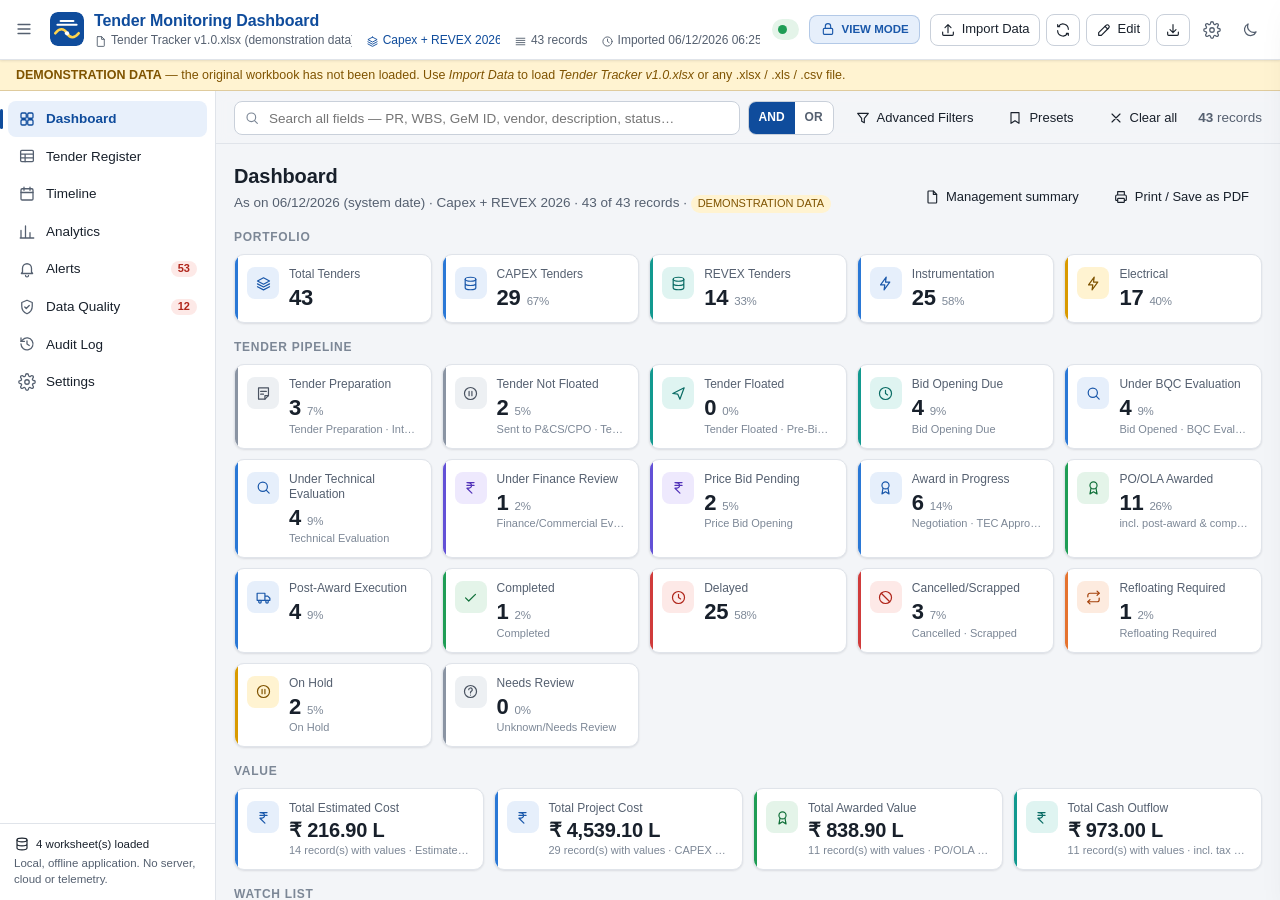
==== index.html @ 37d15feb "Add offline Tender Monitoring Dashboard Client-side dashboard for monitoring CAPEX/REVEX tendering, " ====
<!DOCTYPE html>
<html lang="en-IN" data-theme="light">
<head>
  <meta charset="utf-8">
  <meta name="viewport" content="width=device-width, initial-scale=1">
  <!-- Local-only Content Security Policy: no network connections, no remote scripts, no eval. -->
  <meta http-equiv="Content-Security-Policy"
        content="default-src 'self' file:; script-src 'self' file:; worker-src 'self' file:; style-src 'self' file: 'unsafe-inline'; img-src 'self' file: data: blob:; font-src 'self' file:; connect-src 'none'; object-src 'none'; base-uri 'none'; form-action 'none'; frame-src 'none'">
  <meta name="referrer" content="no-referrer">
  <title>Tender Monitoring Dashboard</title>
  <link rel="icon" href="assets/logo-placeholder.svg" type="image/svg+xml">
  <link rel="stylesheet" href="css/styles.css">
  <link rel="stylesheet" href="css/dashboard.css">
  <link rel="stylesheet" href="css/table.css">
  <link rel="stylesheet" href="css/print.css" media="print">
</head>
<body>
  <a class="skip-link" href="#main">Skip to content</a>

  <!-- ============ APPLICATION HEADER ============ -->
  <header class="app-header" id="appHeader">
    <div class="hdr-left">
      <button class="icon-btn nav-toggle" id="navToggle" aria-label="Toggle navigation" title="Toggle navigation"></button>
      <img class="hdr-logo" id="hdrLogo" src="assets/logo-placeholder.svg" alt="Logo">
      <div class="hdr-titles">
        <h1 class="hdr-title" id="hdrTitle">Tender Monitoring Dashboard</h1>
        <div class="hdr-meta" id="hdrMeta" aria-live="polite"></div>
      </div>
    </div>
    <div class="hdr-right">
      <span class="privacy-pill" title="All processing happens inside this browser. No data is uploaded.">
        <span class="dot"></span>Offline Mode: Data remains on this device.
      </span>
      <span class="mode-badge view" id="modeBadge" role="status"></span>
      <div class="hdr-actions">
        <button class="btn" id="btnImport" data-icon="upload">Import Data</button>
        <button class="btn" id="btnRefresh" data-icon="refresh" title="Recalculate all indicators using today's date">Refresh</button>
        <button class="btn" id="btnEdit" data-icon="edit">Edit</button>
        <button class="btn primary edit-only" id="btnSave" data-icon="save" title="Save (Ctrl+S)">Save</button>
        <button class="btn edit-only" id="btnCancelEdit" data-icon="x" title="Cancel Editing">Cancel Editing</button>
        <div class="menu-wrap">
          <button class="btn" id="btnExport" data-icon="download" aria-haspopup="true" title="Export / print">Export</button>
        </div>
        <button class="icon-btn" id="btnSettings" data-icon="settings" aria-label="Settings" title="Settings"></button>
        <button class="icon-btn" id="btnTheme" data-icon="moon" aria-label="Toggle dark mode" title="Toggle dark mode"></button>
      </div>
    </div>
  </header>

  <div class="demo-banner" id="demoBanner" hidden>
    <strong>DEMONSTRATION DATA</strong> — the original workbook has not been loaded. Use <em>Import Data</em> to load <em>Tender Tracker v1.0.xlsx</em> or any .xlsx / .xls / .csv file.
  </div>

  <div class="app-body">
    <!-- ============ NAVIGATION ============ -->
    <nav class="side-nav" id="sideNav" aria-label="Main navigation">
      <ul>
        <li><a href="#dashboard" data-page="dashboard" data-icon="grid">Dashboard</a></li>
        <li><a href="#register" data-page="register" data-icon="table">Tender Register</a></li>
        <li><a href="#timeline" data-page="timeline" data-icon="calendar">Timeline</a></li>
        <li><a href="#analytics" data-page="analytics" data-icon="chart">Analytics</a></li>
        <li><a href="#alerts" data-page="alerts" data-icon="bell">Alerts <span class="nav-count" id="navAlertCount"></span></a></li>
        <li><a href="#quality" data-page="quality" data-icon="shield">Data Quality <span class="nav-count" id="navDqCount"></span></a></li>
        <li><a href="#audit" data-page="audit" data-icon="history">Audit Log</a></li>
        <li><a href="#settings" data-page="settings" data-icon="settings">Settings</a></li>
      </ul>
      <div class="nav-foot">
        <div class="nav-foot-line" id="navSheets"></div>
        <div class="nav-foot-line muted">Local, offline application. No server, cloud or telemetry.</div>
      </div>
    </nav>

    <main id="main" class="main" tabindex="-1">
      <!-- ============ STICKY FILTER BAR ============ -->
      <section class="filter-bar" id="filterBar" aria-label="Filters">
        <div class="fb-row">
          <div class="search-box">
            <span class="search-ico" data-icon="search"></span>
            <input type="search" id="globalSearch" placeholder="Search all fields — PR, WBS, GeM ID, vendor, description, status…" aria-label="Global search" autocomplete="off">
          </div>
          <div class="seg" role="group" aria-label="Filter logic">
            <button class="seg-btn active" data-logic="AND" title="Records must match every filter">AND</button>
            <button class="seg-btn" data-logic="OR" title="Records may match any filter">OR</button>
          </div>
          <button class="btn subtle" id="btnAdvFilters" data-icon="filter" aria-expanded="false" aria-controls="advFilters">Advanced Filters <span class="pill-count" id="advFilterCount"></span></button>
          <button class="btn subtle" id="btnPresets" data-icon="bookmark">Presets</button>
          <button class="btn subtle" id="btnClearFilters" data-icon="x">Clear all</button>
          <div class="fb-count" id="filterCount" aria-live="polite"></div>
        </div>
        <div class="chips" id="filterChips"></div>
        <div class="adv-filters" id="advFilters" hidden></div>
      </section>

      <!-- ============ PAGES ============ -->
      <section class="page" id="page-dashboard" data-title="Dashboard"></section>
      <section class="page" id="page-register" data-title="Tender Register"></section>
      <section class="page" id="page-timeline" data-title="Timeline"></section>
      <section class="page" id="page-analytics" data-title="Analytics"></section>
      <section class="page" id="page-alerts" data-title="Alerts"></section>
      <section class="page" id="page-quality" data-title="Data Quality"></section>
      <section class="page" id="page-audit" data-title="Audit Log"></section>
      <section class="page" id="page-settings" data-title="Settings"></section>
    </main>
  </div>

  <!-- ============ DRAWERS / OVERLAYS ============ -->
  <aside class="drawer" id="detailsDrawer" aria-label="Tender details" aria-hidden="true"></aside>
  <aside class="drawer narrow" id="textDrawer" aria-label="Full text" aria-hidden="true"></aside>
  <div class="scrim" id="scrim" hidden></div>
  <div class="modal-host" id="modalHost"></div>
  <div class="toast-host" id="toastHost" aria-live="polite"></div>
  <div class="tooltip" id="tooltip" role="tooltip" hidden></div>
  <div class="popover-host" id="popoverHost"></div>
  <div class="drop-overlay" id="dropOverlay" hidden><div>Drop .xlsx, .xls or .csv file to import locally</div></div>
  <div class="progress-overlay" id="progressOverlay" hidden>
    <div class="progress-card"><div class="spinner"></div><div id="progressText">Working…</div></div>
  </div>
  <div class="print-host" id="printHost"></div>
  <input type="file" id="fileInput" accept=".xlsx,.xls,.csv,application/vnd.openxmlformats-officedocument.spreadsheetml.sheet,application/vnd.ms-excel,text/csv" hidden>

  <!-- ============ LOCAL SCRIPTS ONLY ============ -->
  <script src="lib/xlsx.full.min.js"></script>
  <script src="lib/papaparse.min.js"></script>
  <script src="lib/chart.umd.min.js"></script>
  <script src="js/utils.js"></script>
  <script src="js/icons.js"></script>
  <script src="js/storage.js"></script>
  <script src="js/xlsx-reader.js"></script>
  <script src="js/data-normaliser.js"></script>
  <script src="js/calculations.js"></script>
  <script src="js/sample-data.js"></script>
  <script src="js/audit-log.js"></script>
  <script src="js/data-loader.js"></script>
  <script src="js/filters.js"></script>
  <script src="js/tender-table.js"></script>
  <script src="js/details.js"></script>
  <script src="js/edit-mode.js"></script>
  <script src="js/charts.js"></script>
  <script src="js/dashboard.js"></script>
  <script src="js/timeline.js"></script>
  <script src="js/analytics.js"></script>
  <script src="js/alerts.js"></script>
  <script src="js/data-quality.js"></script>
  <script src="js/export.js"></script>
  <script src="js/settings.js"></script>
  <script src="js/app.js"></script>
</body>
</html>
---- css/styles.css ----
/* =====================================================================
 * styles.css — design tokens, layout shell, base components.
 * System font stack only (Segoe UI on Windows, SF Pro on macOS) —
 * no web fonts are downloaded.
 * ===================================================================== */
:root {
  color-scheme: light;
  --font: "Segoe UI Variable Text", "Segoe UI", -apple-system, BlinkMacSystemFont, "SF Pro Text", "Helvetica Neue", Roboto, Arial, sans-serif;
  --mono: ui-monospace, "Cascadia Mono", "SF Mono", Menlo, Consolas, monospace;
  --bg: #f3f5f8;
  --surface: #ffffff;
  --surface-2: #f7f8fa;
  --surface-3: #eef1f5;
  --surface-tip: #ffffff;
  --border: #e0e4ea;
  --border-strong: #c9d0da;
  --text-1: #18202b;
  --text-2: #556070;
  --text-3: #7c8796;
  --primary: #0f4c9c;
  --primary-2: #1660c4;
  --primary-soft: #e8f0fb;
  --primary-ink: #ffffff;
  --focus: #1660c4;
  --grid: #eceff3;
  --axis: #c9d0da;
  --shadow-1: 0 1px 2px rgba(16, 24, 40, .06), 0 1px 3px rgba(16, 24, 40, .05);
  --shadow-2: 0 4px 12px rgba(16, 24, 40, .08), 0 2px 4px rgba(16, 24, 40, .04);
  --shadow-3: 0 16px 40px rgba(16, 24, 40, .18);
  --radius: 10px;
  --radius-sm: 6px;
  --hdr-h: 60px;
  --nav-w: 216px;
  /* chart categorical palette (validated order) */
  --series-1: #2a78d6; --series-2: #eb6834; --series-3: #1baf7a; --series-4: #eda100;
  --series-5: #e87ba4; --series-6: #008300; --series-7: #6250d6; --series-8: #e34948;
  /* status tones: solid (charts / dots) */
  --tone-green: #1f9d55; --tone-blue: #2a78d6; --tone-amber: #d99a00; --tone-red: #d03b3b;
  --tone-purple: #6250d6; --tone-grey: #8a94a3; --tone-teal: #12998f; --tone-orange: #e5732f;
  /* status tones: badge ink / background */
  --g-fg: #11703a; --g-bg: #e4f4e9;
  --b-fg: #1a58aa; --b-bg: #e6effb;
  --a-fg: #7f5300; --a-bg: #fff3d1;
  --r-fg: #b0261b; --r-bg: #fde9e7;
  --p-fg: #5233b8; --p-bg: #eee9fd;
  --n-fg: #4a5361; --n-bg: #edf0f3;
  --t-fg: #0a6c65; --t-bg: #dff4f1;
  --o-fg: #a5420b; --o-bg: #fdebdf;
}
:root[data-theme="dark"] {
  color-scheme: dark;
  --bg: #0f1216;
  --surface: #181c22;
  --surface-2: #1d222a;
  --surface-3: #242a33;
  --surface-tip: #242a33;
  --border: #2b323c;
  --border-strong: #3a434f;
  --text-1: #e7ebf0;
  --text-2: #a9b3c0;
  --text-3: #808b99;
  --primary: #5b9df0;
  --primary-2: #7ab0f3;
  --primary-soft: #1b2b42;
  --primary-ink: #0b1220;
  --focus: #7ab0f3;
  --grid: #262c35;
  --axis: #3a434f;
  --shadow-1: 0 1px 2px rgba(0, 0, 0, .4);
  --shadow-2: 0 4px 14px rgba(0, 0, 0, .45);
  --shadow-3: 0 18px 44px rgba(0, 0, 0, .6);
  --series-1: #3987e5; --series-2: #d95926; --series-3: #199e70; --series-4: #c98500;
  --series-5: #d55181; --series-6: #008300; --series-7: #9085e9; --series-8: #e66767;
  --tone-green: #2fb36a; --tone-blue: #3987e5; --tone-amber: #d6a21e; --tone-red: #e05a5a;
  --tone-purple: #9085e9; --tone-grey: #7d8796; --tone-teal: #22b3a7; --tone-orange: #e8813f;
  --g-fg: #6fd99a; --g-bg: #15301f;
  --b-fg: #8dbdf5; --b-bg: #172a43;
  --a-fg: #f1c35a; --a-bg: #352a10;
  --r-fg: #f19a92; --r-bg: #3a1a18;
  --p-fg: #b9aef7; --p-bg: #261f45;
  --n-fg: #b4bcc8; --n-bg: #252b34;
  --t-fg: #6fd7cc; --t-bg: #12302d;
  --o-fg: #f3a774; --o-bg: #3a2414;
}

* { box-sizing: border-box; }
html, body { height: 100%; }
body {
  margin: 0; font-family: var(--font); font-size: 13.5px; line-height: 1.45; color: var(--text-1); background: var(--bg);
  -webkit-font-smoothing: antialiased; overflow: hidden;
}
button, input, select, textarea { font: inherit; color: inherit; }
a { color: var(--primary); }
h1, h2, h3, h4 { margin: 0; font-weight: 600; letter-spacing: -.005em; }
code { font-family: var(--mono); font-size: .9em; }
mark { background: #ffe58a; color: #1b1b1b; border-radius: 2px; padding: 0 1px; }
:focus-visible { outline: 2px solid var(--focus); outline-offset: 2px; }
.skip-link { position: absolute; left: -9999px; top: 4px; z-index: 1000; background: var(--surface); padding: 6px 10px; border-radius: 6px; }
.skip-link:focus { left: 8px; }
[hidden] { display: none !important; }
.muted { color: var(--text-2); }
.small { font-size: 12px; }
.pad { padding: 10px 14px; }
.nowrap { white-space: nowrap; }
.wrap { white-space: pre-wrap; word-break: break-word; max-width: 360px; }
.txt-red { color: var(--r-fg); font-weight: 600; }
.txt-green { color: var(--g-fg); font-weight: 600; }
.txt-amber { color: var(--a-fg); font-weight: 600; }
.ico { width: 16px; height: 16px; flex: none; vertical-align: -3px; }
.ico-sp { display: inline-block; width: 16px; }

/* ---------------- Header ---------------- */
.app-header {
  position: sticky; top: 0; z-index: 50; height: var(--hdr-h); display: flex; align-items: center; justify-content: space-between; gap: 12px;
  padding: 0 14px 0 8px; background: var(--surface); border-bottom: 1px solid var(--border); box-shadow: var(--shadow-1);
}
.hdr-left { display: flex; align-items: center; gap: 10px; min-width: 0; flex: 1 1 auto; }
.hdr-logo { width: 34px; height: 34px; object-fit: contain; border-radius: 8px; }
.hdr-titles { min-width: 0; }
.hdr-title { font-size: 16px; font-weight: 650; color: var(--primary); white-space: nowrap; }
:root[data-theme="dark"] .hdr-title { color: var(--text-1); }
.hdr-meta { display: flex; gap: 14px; font-size: 12px; color: var(--text-2); white-space: nowrap; overflow: hidden; }
.meta-item { display: inline-flex; align-items: center; gap: 4px; max-width: 320px; overflow: hidden; text-overflow: ellipsis; }
.meta-item .ico { width: 13px; height: 13px; }
.meta-item.linklike { color: var(--primary); }
.hdr-right { display: flex; align-items: center; gap: 10px; flex: none; }
.hdr-actions { display: flex; align-items: center; gap: 6px; }
.privacy-pill { display: inline-flex; align-items: center; gap: 6px; font-size: 11.5px; color: var(--g-fg); background: var(--g-bg); padding: 4px 10px; border-radius: 999px; white-space: nowrap; }
.privacy-pill .dot { width: 7px; height: 7px; border-radius: 50%; background: var(--tone-green); }
.mode-badge { display: inline-flex; align-items: center; gap: 6px; font-size: 11.5px; padding: 5px 10px; border-radius: 8px; white-space: nowrap; border: 1px solid transparent; }
.mode-badge.view { background: var(--b-bg); color: var(--b-fg); border-color: color-mix(in srgb, var(--b-fg) 25%, transparent); }
.mode-badge.edit { background: var(--a-bg); color: var(--a-fg); border-color: color-mix(in srgb, var(--a-fg) 40%, transparent); animation: none; }
body:not(.mode-edit) .edit-only { display: none !important; }
.demo-banner { background: var(--a-bg); color: var(--a-fg); padding: 6px 16px; font-size: 12.5px; border-bottom: 1px solid color-mix(in srgb, var(--a-fg) 25%, transparent); }

/* ---------------- Layout ---------------- */
.app-body { display: flex; height: calc(100vh - var(--hdr-h)); }
body:has(.demo-banner:not([hidden])) .app-body { height: calc(100vh - var(--hdr-h) - 31px); }
.side-nav { width: var(--nav-w); flex: none; background: var(--surface); border-right: 1px solid var(--border); display: flex; flex-direction: column; justify-content: space-between; transition: width .18s ease; overflow: hidden; }
.side-nav ul { list-style: none; margin: 0; padding: 10px 8px; }
.side-nav a { display: flex; align-items: center; gap: 10px; padding: 8px 10px; margin-bottom: 2px; border-radius: 8px; color: var(--text-1); text-decoration: none; white-space: nowrap; position: relative; }
.side-nav a .ico { width: 18px; height: 18px; color: var(--text-2); }
.side-nav a:hover { background: var(--surface-3); }
.side-nav a.active { background: var(--primary-soft); color: var(--primary); font-weight: 600; }
.side-nav a.active .ico { color: var(--primary); }
.side-nav a.active::before { content: ""; position: absolute; left: -8px; top: 8px; bottom: 8px; width: 3px; border-radius: 3px; background: var(--primary); }
.nav-count { margin-left: auto; font-size: 11px; background: var(--r-bg); color: var(--r-fg); border-radius: 999px; padding: 0 7px; font-weight: 600; }
.nav-count:empty { display: none; }
.nav-foot { padding: 10px 14px; font-size: 11.5px; border-top: 1px solid var(--border); }
.nav-foot-line { margin: 2px 0; display: flex; gap: 6px; align-items: center; }
body.nav-collapsed .side-nav { width: 56px; }
body.nav-collapsed .side-nav a { font-size: 0; justify-content: center; gap: 0; }
body.nav-collapsed .side-nav a .nav-count { position: absolute; right: 2px; top: 2px; font-size: 9px; padding: 0 4px; }
body.nav-collapsed .nav-foot { display: none; }
.main { flex: 1; min-width: 0; overflow: auto; scroll-behavior: auto; position: relative; }
.page { padding: 14px 18px 30px; }
.page-head { display: flex; justify-content: space-between; align-items: flex-end; gap: 12px; margin: 4px 0 12px; flex-wrap: wrap; }
.page-head h2 { font-size: 20px; }
.page-head p { margin: 2px 0 0; }
.page-actions { display: flex; gap: 8px; align-items: center; flex-wrap: wrap; }

/* ---------------- Filter bar (sticky) ---------------- */
.filter-bar { position: sticky; top: 0; z-index: 30; background: color-mix(in srgb, var(--bg) 92%, transparent); backdrop-filter: blur(6px); border-bottom: 1px solid var(--border); padding: 10px 18px 8px; }
.fb-row { display: flex; align-items: center; gap: 8px; flex-wrap: wrap; }
.search-box { position: relative; flex: 1 1 340px; max-width: 560px; }
.search-box .search-ico { position: absolute; left: 10px; top: 50%; transform: translateY(-50%); color: var(--text-3); display: flex; }
.search-box input { width: 100%; height: 34px; padding: 0 12px 0 34px; border: 1px solid var(--border-strong); border-radius: 8px; background: var(--surface); }
.search-box input:focus { border-color: var(--primary-2); outline: none; box-shadow: 0 0 0 3px color-mix(in srgb, var(--primary-2) 20%, transparent); }
.fb-count { margin-left: auto; color: var(--text-2); white-space: nowrap; }
.seg { display: inline-flex; border: 1px solid var(--border-strong); border-radius: 8px; overflow: hidden; background: var(--surface); }
.seg-btn { border: 0; background: transparent; padding: 0 10px; height: 32px; cursor: pointer; font-size: 12px; font-weight: 600; color: var(--text-2); }
.seg-btn.active { background: var(--primary); color: var(--primary-ink); }
.pill-count { background: var(--primary); color: var(--primary-ink); border-radius: 999px; padding: 0 6px; font-size: 11px; margin-left: 2px; }
.pill-count:empty { display: none; }
.chips { display: flex; flex-wrap: wrap; gap: 6px; margin-top: 8px; }
.chip { display: inline-flex; align-items: center; gap: 4px; font-size: 12px; background: var(--primary-soft); color: var(--text-1); border: 1px solid color-mix(in srgb, var(--primary) 25%, transparent); border-radius: 999px; padding: 2px 4px 2px 10px; max-width: 520px; }
.chip-k { color: var(--primary); font-weight: 600; }
.chip-x { border: 0; background: transparent; cursor: pointer; display: inline-flex; padding: 2px; border-radius: 50%; color: var(--text-2); }
.chip-x:hover { background: color-mix(in srgb, var(--primary) 18%, transparent); }
.chip-x .ico { width: 13px; height: 13px; }
.chip-logic { font-size: 12px; color: var(--text-2); align-self: center; }
.adv-filters { margin-top: 10px; max-height: 46vh; overflow: auto; padding: 4px 2px 6px; border-top: 1px dashed var(--border); }
.fgroup { border: 0; padding: 0; margin: 8px 0 4px; }
.fgroup legend { font-size: 11px; text-transform: uppercase; letter-spacing: .06em; color: var(--text-3); font-weight: 700; margin-bottom: 6px; padding: 0; }
.fgrid { display: grid; grid-template-columns: repeat(auto-fill, minmax(210px, 1fr)); gap: 8px 12px; }
.field { display: flex; flex-direction: column; gap: 4px; font-size: 12px; color: var(--text-2); min-width: 0; }
.field > span:first-child { font-weight: 500; }
.field.active > span:first-child { color: var(--primary); font-weight: 650; }
.range2 { display: flex; align-items: center; gap: 4px; }
.range2 .inp { min-width: 0; flex: 1; }
.ms-btn { display: flex; align-items: center; justify-content: space-between; gap: 6px; text-align: left; cursor: pointer; }
.ms-btn span { overflow: hidden; text-overflow: ellipsis; white-space: nowrap; }

/* ---------------- Controls ---------------- */
.btn { display: inline-flex; align-items: center; gap: 6px; height: 32px; padding: 0 12px; border-radius: 8px; border: 1px solid var(--border-strong); background: var(--surface); color: var(--text-1); cursor: pointer; white-space: nowrap; font-size: 13px; font-weight: 500; text-decoration: none; transition: background .12s, border-color .12s; }
.btn:hover:not(:disabled) { background: var(--surface-3); }
.btn:disabled { opacity: .5; cursor: not-allowed; }
.btn.primary { background: var(--primary); border-color: var(--primary); color: var(--primary-ink); }
.btn.primary:hover:not(:disabled) { background: var(--primary-2); }
.btn.danger { color: var(--r-fg); border-color: color-mix(in srgb, var(--r-fg) 40%, transparent); }
.btn.danger:hover:not(:disabled) { background: var(--r-bg); }
.btn.subtle { border-color: transparent; background: transparent; }
.btn.subtle:hover:not(:disabled) { background: var(--surface-3); }
.btn.subtle.on { background: var(--primary-soft); color: var(--primary); }
.btn.sm { height: 26px; padding: 0 8px; font-size: 12px; }
.icon-btn { display: inline-flex; align-items: center; justify-content: center; width: 32px; height: 32px; border-radius: 8px; border: 1px solid transparent; background: transparent; cursor: pointer; color: var(--text-2); }
.icon-btn:hover:not(:disabled) { background: var(--surface-3); color: var(--text-1); }
.icon-btn:disabled { opacity: .4; cursor: not-allowed; }
.icon-btn .ico { width: 18px; height: 18px; }
.icon-btn.sm { width: 26px; height: 26px; }
.icon-btn.sm .ico { width: 15px; height: 15px; }
.icon-btn.xs { width: 20px; height: 20px; border-radius: 5px; }
.icon-btn.xs .ico { width: 14px; height: 14px; }
.linklike { border: 0; background: none; color: var(--primary); cursor: pointer; padding: 0; text-decoration: none; font-size: inherit; }
.linklike:hover { text-decoration: underline; }
.inp { height: 32px; padding: 0 10px; border: 1px solid var(--border-strong); border-radius: 7px; background: var(--surface); min-width: 0; width: 100%; }
textarea.inp { height: auto; padding: 8px 10px; resize: vertical; line-height: 1.45; }
.inp:focus { border-color: var(--primary-2); outline: none; box-shadow: 0 0 0 3px color-mix(in srgb, var(--primary-2) 18%, transparent); }
.inp-sm { height: 28px; font-size: 12.5px; width: auto; }
.inp-xs { height: 24px; font-size: 12px; padding: 0 6px; width: 76px; }
select.inp { padding-right: 24px; }
.chk { display: flex; align-items: center; gap: 8px; cursor: pointer; margin: 4px 0; color: var(--text-1); }
.tag { display: inline-block; font-size: 11px; padding: 1px 7px; border-radius: 999px; background: var(--n-bg); color: var(--n-fg); font-weight: 500; white-space: nowrap; }
.tag-blue { background: var(--b-bg); color: var(--b-fg); }
.tag-amber { background: var(--a-bg); color: var(--a-fg); }

/* Status tones — always paired with icon + text */
.badge, .pill { display: inline-flex; align-items: center; gap: 5px; font-size: 12px; font-weight: 600; padding: 2px 8px 2px 6px; border-radius: 999px; white-space: nowrap; max-width: 100%; overflow: hidden; }
.badge > span { overflow: hidden; text-overflow: ellipsis; }
.badge .ico, .pill .ico { width: 13px; height: 13px; }
.tone-green { --fg: var(--g-fg); --bgc: var(--g-bg); --solid: var(--tone-green); }
.tone-blue { --fg: var(--b-fg); --bgc: var(--b-bg); --solid: var(--tone-blue); }
.tone-amber { --fg: var(--a-fg); --bgc: var(--a-bg); --solid: var(--tone-amber); }
.tone-red { --fg: var(--r-fg); --bgc: var(--r-bg); --solid: var(--tone-red); }
.tone-purple { --fg: var(--p-fg); --bgc: var(--p-bg); --solid: var(--tone-purple); }
.tone-grey { --fg: var(--n-fg); --bgc: var(--n-bg); --solid: var(--tone-grey); }
.tone-teal { --fg: var(--t-fg); --bgc: var(--t-bg); --solid: var(--tone-teal); }
.tone-orange { --fg: var(--o-fg); --bgc: var(--o-bg); --solid: var(--tone-orange); }
.badge[class*="tone-"], .pill[class*="tone-"] { color: var(--fg); background: var(--bgc); }
.mini-flag { display: inline-flex; margin-left: 4px; color: var(--text-2); }
.mini-flag.warn { color: var(--o-fg); }
.mini-flag .ico { width: 14px; height: 14px; }
.edited-dot { display: inline-block; font-size: 10px; font-weight: 700; color: var(--a-fg); background: var(--a-bg); border-radius: 4px; padding: 0 4px; margin-left: 4px; letter-spacing: .02em; }

/* ---------------- Cards ---------------- */
.card { background: var(--surface); border: 1px solid var(--border); border-radius: var(--radius); box-shadow: var(--shadow-1); margin-bottom: 14px; min-width: 0; }
.card-h { display: flex; justify-content: space-between; align-items: center; gap: 10px; padding: 12px 14px 8px; }
.card-h h3 { font-size: 14px; display: flex; align-items: center; gap: 6px; }
.card-sub { margin: 2px 0 0; font-size: 12px; color: var(--text-2); }
.sec-h { font-size: 12px; text-transform: uppercase; letter-spacing: .06em; color: var(--text-3); font-weight: 700; margin: 16px 0 8px; }
.notice { display: flex; gap: 8px; align-items: flex-start; padding: 8px 12px; border-radius: 8px; margin: 8px 0; font-size: 12.5px; }
.notice.ok { background: var(--g-bg); color: var(--g-fg); }
.notice.warn { background: var(--a-bg); color: var(--a-fg); }
.empty-state { text-align: center; padding: 40px 20px; color: var(--text-2); }
.empty-state .ico { width: 36px; height: 36px; color: var(--text-3); }
.empty-state h3 { margin: 8px 0 4px; color: var(--text-1); }

/* ---------------- Simple tables ---------------- */
.table-wrap { overflow: auto; max-width: 100%; }
.data-table { width: 100%; border-collapse: separate; border-spacing: 0; font-size: 12.5px; }
.data-table th { position: sticky; top: 0; background: var(--surface-2); text-align: left; font-weight: 600; color: var(--text-2); padding: 7px 10px; border-bottom: 1px solid var(--border); white-space: nowrap; z-index: 1; }
.data-table td { padding: 7px 10px; border-bottom: 1px solid var(--grid); vertical-align: top; }
.data-table.compact td, .data-table.compact th { padding: 4px 8px; }
.data-table .num { text-align: right; font-variant-numeric: tabular-nums; }
.data-table tfoot th { position: static; border-top: 1px solid var(--border); }
.data-table.hover tbody tr { cursor: pointer; }
.data-table.hover tbody tr:hover td { background: var(--surface-2); }
.data-table tr.focus td { background: var(--primary-soft); }
.cell-title { font-weight: 550; max-width: 420px; }
.mini-table { border-collapse: collapse; font-size: 12px; }
.mini-table th, .mini-table td { border: 1px solid var(--border); padding: 3px 6px; white-space: nowrap; max-width: 220px; overflow: hidden; text-overflow: ellipsis; text-align: left; }
.mini-table th { background: var(--surface-2); }
.mini-table tr.hdr-row td { background: var(--primary-soft); font-weight: 600; }
.mini-table th.rn { color: var(--text-3); font-weight: 400; }
.preview-scroll { overflow: auto; max-height: 260px; border: 1px solid var(--border); border-radius: 8px; margin-top: 6px; }
.preview-title { margin-top: 12px; font-size: 12.5px; }
.compact-list { margin: 4px 0; padding-left: 18px; }
.compact-list li { margin: 2px 0; }
.pager { display: flex; align-items: center; justify-content: center; gap: 12px; padding: 10px; }

/* ---------------- Modal ---------------- */
.modal-back { position: fixed; inset: 0; z-index: 200; background: rgba(15, 20, 30, .42); display: flex; align-items: center; justify-content: center; padding: 20px; animation: fadeIn .12s ease; }
.modal { background: var(--surface); border-radius: 14px; box-shadow: var(--shadow-3); width: min(520px, 100%); max-height: calc(100vh - 40px); display: flex; flex-direction: column; border: 1px solid var(--border); }
.modal.wide { width: min(760px, 100%); }
.modal.xwide { width: min(1100px, 100%); }
.modal-head { display: flex; justify-content: space-between; align-items: center; padding: 14px 18px 6px; }
.modal-head h2 { font-size: 17px; }
.modal-body { padding: 8px 18px 14px; overflow: auto; }
.modal-body p { margin: 6px 0; }
.modal-foot { display: flex; justify-content: flex-end; gap: 8px; padding: 12px 18px; border-top: 1px solid var(--border); flex-wrap: wrap; }
@keyframes fadeIn { from { opacity: 0; } to { opacity: 1; } }
.kv-grid { display: grid; grid-template-columns: repeat(auto-fill, minmax(170px, 1fr)); gap: 8px; margin: 8px 0; }
.kv { display: flex; flex-direction: column; background: var(--surface-2); border-radius: 8px; padding: 6px 10px; min-width: 0; }
.kv span { font-size: 11.5px; color: var(--text-2); }
.kv strong { font-weight: 600; overflow-wrap: anywhere; }
.form-row { display: flex; gap: 10px; flex-wrap: wrap; margin-bottom: 8px; }
.form-row .kv { flex: 1 1 140px; }
.report-sheet { border-top: 1px solid var(--border); margin-top: 12px; padding-top: 10px; }
.report-sheet h3 { font-size: 15px; display: flex; gap: 8px; align-items: center; }
.report-grid { display: grid; grid-template-columns: repeat(auto-fill, minmax(300px, 1fr)); gap: 4px 18px; }
.report-grid h4 { font-size: 12.5px; margin: 8px 0 2px; }
.sheet-table td, .sheet-table th { vertical-align: middle; }
.sheet-table tr.focus td { background: var(--primary-soft); }
.sheet-opts { display: flex; align-items: center; gap: 6px; margin: 10px 0 4px; flex-wrap: wrap; font-size: 12.5px; }
.choice-list { display: grid; gap: 8px; }
.choice { border: 1px solid var(--border); border-radius: 10px; padding: 10px 12px; }
.choice strong { display: flex; gap: 6px; align-items: center; }
.choice p { margin: 4px 0 0; color: var(--text-2); font-size: 12.5px; }
.dropzone { border: 2px dashed var(--border-strong); border-radius: 14px; padding: 30px 20px; text-align: center; display: flex; flex-direction: column; align-items: center; gap: 8px; cursor: pointer; background: var(--surface-2); transition: border-color .12s, background .12s; }
.dropzone.over, .dropzone:hover { border-color: var(--primary-2); background: var(--primary-soft); }
.dz-ico { width: 38px; height: 38px; color: var(--primary); }
.dz-title { font-size: 15px; font-weight: 600; }
.import-notes { margin: 12px 0; display: grid; gap: 6px; font-size: 12.5px; color: var(--text-2); }
.import-notes div { display: flex; gap: 8px; align-items: flex-start; }
.import-alt { display: flex; gap: 8px; flex-wrap: wrap; }

/* ---------------- Toasts / progress / tooltip / popover ---------------- */
.toast-host { position: fixed; right: 16px; bottom: 16px; z-index: 400; display: flex; flex-direction: column; gap: 8px; align-items: flex-end; pointer-events: none; }
.toast { pointer-events: auto; display: flex; gap: 8px; align-items: flex-start; max-width: 440px; padding: 10px 14px; background: var(--surface); border: 1px solid var(--border); border-left: 4px solid var(--tone-blue); border-radius: 10px; box-shadow: var(--shadow-2); font-size: 13px; animation: slideIn .18s ease; }
.toast.success { border-left-color: var(--tone-green); }
.toast.warn { border-left-color: var(--tone-amber); }
.toast.error { border-left-color: var(--tone-red); }
.toast.out { opacity: 0; transform: translateY(6px); transition: all .25s; }
.toast .ti { display: flex; padding-top: 1px; }
@keyframes slideIn { from { opacity: 0; transform: translateY(8px); } to { opacity: 1; transform: none; } }
.progress-overlay { position: fixed; inset: 0; z-index: 500; background: rgba(15, 20, 30, .3); display: flex; align-items: center; justify-content: center; }
.progress-card { background: var(--surface); padding: 20px 26px; border-radius: 14px; box-shadow: var(--shadow-3); display: flex; gap: 14px; align-items: center; max-width: 420px; }
.spinner { width: 26px; height: 26px; border-radius: 50%; border: 3px solid var(--primary-soft); border-top-color: var(--primary); animation: spin .8s linear infinite; flex: none; }
@keyframes spin { to { transform: rotate(360deg); } }
.drop-overlay { position: fixed; inset: 0; z-index: 450; background: color-mix(in srgb, var(--primary) 18%, transparent); display: flex; align-items: center; justify-content: center; pointer-events: none; }
.drop-overlay div { background: var(--surface); padding: 22px 30px; border-radius: 14px; border: 2px dashed var(--primary); font-size: 16px; font-weight: 600; box-shadow: var(--shadow-3); }
.tooltip { position: fixed; z-index: 600; max-width: 460px; max-height: 60vh; overflow: hidden; background: var(--surface-tip); color: var(--text-1); border: 1px solid var(--border); border-radius: 8px; padding: 8px 10px; font-size: 12.5px; box-shadow: var(--shadow-2); pointer-events: none; white-space: normal; overflow-wrap: anywhere; }
.popover { position: fixed; z-index: 300; background: var(--surface); border: 1px solid var(--border); border-radius: 10px; box-shadow: var(--shadow-3); min-width: 200px; max-width: 420px; padding: 6px; }
.menu { display: flex; flex-direction: column; }
.menu-item { display: flex; align-items: center; gap: 8px; border: 0; background: none; text-align: left; padding: 7px 10px; border-radius: 6px; cursor: pointer; white-space: nowrap; width: 100%; }
.menu-item:hover:not(:disabled) { background: var(--surface-3); }
.menu-item:disabled { opacity: .45; cursor: not-allowed; }
.menu-item.danger { color: var(--r-fg); }
.menu-sep { height: 1px; background: var(--border); margin: 4px 0; }
.menu-h { font-size: 11px; text-transform: uppercase; letter-spacing: .05em; color: var(--text-3); padding: 6px 10px 2px; font-weight: 700; }
.preset-row { display: flex; align-items: center; }
.ms-pop { display: flex; flex-direction: column; gap: 6px; width: 300px; }
.ms-popover.wide .ms-pop, .col-pop { width: 340px; display: flex; flex-direction: column; gap: 6px; }
.ms-actions { display: flex; gap: 12px; font-size: 12px; padding: 0 4px; }
.ms-list { max-height: 320px; overflow: auto; display: flex; flex-direction: column; }
.ms-opt { display: flex; align-items: center; gap: 8px; padding: 4px 6px; border-radius: 6px; cursor: pointer; }
.ms-opt:hover { background: var(--surface-3); }
.ms-l { flex: 1; overflow: hidden; text-overflow: ellipsis; white-space: nowrap; }
.ms-n { font-size: 11px; color: var(--text-3); font-variant-numeric: tabular-nums; }
.calc-ico { font-style: italic; font-weight: 700; color: var(--p-fg); margin-right: 4px; font-family: Georgia, serif; }

/* ---------------- Drawers ---------------- */
.scrim { position: fixed; inset: 0; z-index: 90; background: rgba(15, 20, 30, .22); }
.drawer { position: fixed; top: 0; right: 0; bottom: 0; z-index: 100; width: min(680px, 96vw); background: var(--surface); border-left: 1px solid var(--border); box-shadow: var(--shadow-3); transform: translateX(105%); transition: transform .2s ease; display: flex; flex-direction: column; }
.drawer.narrow { width: min(520px, 96vw); }
.drawer.open { transform: none; }
.dr-head { display: flex; justify-content: space-between; gap: 10px; padding: 14px 16px 10px; border-bottom: 1px solid var(--border); }
.dr-titles { min-width: 0; }
.dr-kicker { font-size: 11.5px; color: var(--text-2); }
.dr-head h2 { font-size: 16px; margin: 2px 0 6px; line-height: 1.3; }
.dr-badges { display: flex; gap: 6px; flex-wrap: wrap; align-items: center; }
.mode-mini { font-size: 10.5px; font-weight: 700; letter-spacing: .05em; padding: 2px 6px; border-radius: 4px; }
.mode-mini.view { background: var(--b-bg); color: var(--b-fg); }
.mode-mini.edit { background: var(--a-bg); color: var(--a-fg); }
.dr-actions { display: flex; gap: 4px; align-items: flex-start; flex-wrap: wrap; justify-content: flex-end; }
.dr-body { flex: 1; overflow: auto; padding: 12px 16px 30px; }
.dr-sec { margin: 6px 0 16px; }
.dr-sec h3 { font-size: 13px; color: var(--primary); margin-bottom: 6px; padding-bottom: 4px; border-bottom: 1px solid var(--border); }
.f-row { display: grid; grid-template-columns: 200px 1fr; gap: 10px; padding: 5px 0; border-bottom: 1px dashed var(--grid); align-items: start; }
.f-row.modified { background: color-mix(in srgb, var(--a-bg) 70%, transparent); }
.f-label { color: var(--text-2); font-size: 12.5px; overflow-wrap: anywhere; }
.f-val { overflow-wrap: anywhere; white-space: normal; }
.f-val .hint { display: block; font-size: 11.5px; color: var(--text-3); }
.f-val .hint.bad { color: var(--r-fg); }
.f-val.reason { font-size: 12.5px; color: var(--text-2); }
.date-combo { display: flex; gap: 6px; }
.date-combo .inp[type=date] { width: 150px; flex: none; }
.nil { color: var(--text-3); }
.calc-box { margin-top: 8px; background: var(--surface-2); border-radius: 8px; padding: 6px 8px; }
.calc-h { font-size: 11px; color: var(--p-fg); font-weight: 600; }
.dr-alerts { display: grid; gap: 6px; margin-top: 8px; }
.alert-line { display: flex; gap: 8px; padding: 6px 10px; border-radius: 8px; font-size: 12.5px; }
.alert-line.sev-high { background: var(--r-bg); color: var(--r-fg); }
.alert-line.sev-medium { background: var(--a-bg); color: var(--a-fg); }
.alert-line.sev-low { background: var(--n-bg); color: var(--n-fg); }
.dr-dq { margin-top: 8px; font-size: 12.5px; }
.dr-dq summary { cursor: pointer; color: var(--o-fg); font-weight: 600; }
.dr-dq li.sev-high strong { color: var(--r-fg); }
.override-box { display: grid; grid-template-columns: 1fr 1fr auto; gap: 8px; align-items: end; margin-top: 10px; padding: 10px; background: var(--a-bg); border-radius: 8px; }
.follow-list { list-style: none; padding: 0; margin: 0 0 8px; }
.follow-list li { border-left: 3px solid var(--primary); padding: 4px 10px; margin-bottom: 6px; background: var(--surface-2); border-radius: 0 6px 6px 0; }
.full-text { white-space: pre-wrap; overflow-wrap: anywhere; font-size: 14px; line-height: 1.6; }

/* Lifecycle stepper */
.stepper { list-style: none; display: flex; padding: 6px 0 12px; margin: 0 0 6px; overflow-x: auto; }
.stepper li { flex: 1 1 0; min-width: 58px; display: flex; flex-direction: column; align-items: center; text-align: center; position: relative; font-size: 10.5px; color: var(--text-3); }
.stepper li::before { content: ""; position: absolute; top: 11px; left: -50%; width: 100%; height: 2px; background: var(--border); z-index: 0; }
.stepper li:first-child::before { display: none; }
.stepper li.done::before, .stepper li.current::before { background: var(--tone-green); }
.stepper .dot { width: 22px; height: 22px; border-radius: 50%; background: var(--surface-3); border: 2px solid var(--border-strong); display: flex; align-items: center; justify-content: center; font-weight: 700; font-size: 10px; z-index: 1; color: var(--text-2); }
.stepper li.done .dot { background: var(--tone-green); border-color: var(--tone-green); color: #fff; }
.stepper li.done .dot .ico { width: 12px; height: 12px; }
.stepper li.current .dot { background: var(--surface); border-color: var(--primary-2); color: var(--primary-2); box-shadow: 0 0 0 4px var(--primary-soft); }
.stepper li.current { color: var(--primary); font-weight: 700; }
.stepper .lbl { margin-top: 4px; line-height: 1.2; }
.stepper-exc { margin: -4px 0 10px; }

/* Cell editor */
.cell-editor { position: fixed; z-index: 120; background: var(--surface); border: 2px solid var(--primary-2); border-radius: 8px; box-shadow: var(--shadow-3); padding: 4px; display: flex; gap: 4px; flex-wrap: wrap; }
.cell-editor .inp { height: 30px; min-width: 140px; flex: 1; }
.cell-editor.long { width: 420px; }
.cell-editor.long textarea { width: 100%; }
.cell-editor .ce-date { flex: 0 0 150px; }
.ce-hint { width: 100%; font-size: 11px; color: var(--text-3); padding: 0 2px; }
.ce-hint.warn { color: var(--a-fg); }

@media (max-width: 1720px) {
  .hdr-actions #btnRefresh, .hdr-actions #btnExport, .hdr-actions #btnCancelEdit { font-size: 0; gap: 0; padding: 0 8px; }
}
@media (max-width: 1480px) {
  .mode-badge > span { font-size: 0; }
  .mode-badge > span strong { font-size: 11.5px; }
}
@media (max-width: 1280px) {
  .privacy-pill { font-size: 0; padding: 6px; }
  .privacy-pill .dot { width: 9px; height: 9px; }
  .hdr-actions .btn { padding: 0 9px; }
}
@media (max-width: 1080px) {
  .hdr-actions .btn > :not(.ico) { display: none; }
  .hdr-actions .btn { font-size: 0; gap: 0; }
  .mode-badge span { display: none; }
  .hdr-meta .meta-item:nth-child(n+3) { display: none; }
  .f-row { grid-template-columns: 140px 1fr; }
}
@media (max-width: 820px) {
  :root { --nav-w: 56px; }
  .side-nav a { font-size: 0; justify-content: center; }
  .nav-foot { display: none; }
  .hdr-meta { display: none; }
  .override-box { grid-template-columns: 1fr; }
}
@media (prefers-reduced-motion: reduce) { *, *::before, *::after { animation: none !important; transition: none !important; } }
---- css/dashboard.css ----
/* =====================================================================
 * dashboard.css — KPI cards, charts, timeline, calendar, gantt,
 * alerts, data quality and settings pages.
 * ===================================================================== */

/* KPI cards */
.kpi-sec { margin-bottom: 4px; }
.kpi-grid { display: grid; grid-template-columns: repeat(auto-fill, minmax(196px, 1fr)); gap: 10px; }
.kpi-grid.value { grid-template-columns: repeat(auto-fill, minmax(240px, 1fr)); }
.kpi {
  display: flex; gap: 10px; align-items: flex-start; text-align: left; padding: 12px 12px 10px; border-radius: var(--radius);
  background: var(--surface); border: 1px solid var(--border); box-shadow: var(--shadow-1); cursor: pointer; min-width: 0;
  transition: transform .12s ease, box-shadow .12s ease, border-color .12s; position: relative; overflow: hidden;
}
.kpi::after { content: ""; position: absolute; left: 0; top: 0; bottom: 0; width: 3px; background: var(--solid); }
.kpi:hover { box-shadow: var(--shadow-2); transform: translateY(-1px); border-color: color-mix(in srgb, var(--solid) 45%, var(--border)); }
.kpi-ico { width: 32px; height: 32px; border-radius: 8px; flex: none; display: flex; align-items: center; justify-content: center; background: var(--bgc); color: var(--fg); }
.kpi-ico .ico { width: 17px; height: 17px; }
.kpi-main { display: flex; flex-direction: column; min-width: 0; }
.kpi-label { font-size: 12px; color: var(--text-2); font-weight: 500; line-height: 1.25; }
.kpi-val { font-size: 22px; font-weight: 650; letter-spacing: -.01em; line-height: 1.25; margin-top: 2px; display: flex; align-items: baseline; gap: 6px; }
.kpi-grid.value .kpi-val { font-size: 20px; }
.kpi-pct { font-size: 11.5px; color: var(--text-3); font-weight: 500; }
.kpi-sub { font-size: 11px; color: var(--text-3); white-space: nowrap; overflow: hidden; text-overflow: ellipsis; max-width: 100%; }

/* Attention lists */
.att-grid { display: grid; grid-template-columns: 1fr 1fr; gap: 14px; margin-top: 16px; }
.att-list { display: flex; flex-direction: column; padding: 0 8px 8px; }
.att-item { display: grid; grid-template-columns: auto 1fr; grid-template-areas: "type title" "type msg"; gap: 0 10px; align-items: start; text-align: left; border: 0; background: none; padding: 7px 8px; border-radius: 8px; cursor: pointer; border-bottom: 1px solid var(--grid); }
.att-item:hover { background: var(--surface-2); }
.att-item .att-type { grid-area: type; font-size: 11px; font-weight: 600; padding: 2px 8px; border-radius: 999px; background: var(--n-bg); color: var(--n-fg); white-space: nowrap; }
.att-item.sev-high .att-type { background: var(--r-bg); color: var(--r-fg); }
.att-item .att-title { grid-area: title; font-weight: 550; overflow: hidden; text-overflow: ellipsis; white-space: nowrap; }
.att-item .att-msg { grid-area: msg; font-size: 12px; overflow: hidden; text-overflow: ellipsis; display: -webkit-box; -webkit-line-clamp: 2; -webkit-box-orient: vertical; }
.att-item:has(.att-date) { grid-template-columns: 82px auto 1fr; grid-template-areas: "date type title"; align-items: center; }
.att-date { grid-area: date; display: flex; flex-direction: column; font-size: 12px; line-height: 1.2; }

/* Charts */
.chart-grid { display: grid; grid-template-columns: repeat(auto-fill, minmax(380px, 1fr)); gap: 14px; }
.chart-card { margin: 0; display: flex; flex-direction: column; }
.chart-card.wide { grid-column: span 2; }
.chart-body { position: relative; padding: 0 12px 6px; }
.chart-body canvas { width: 100% !important; }
.chart-note { padding: 0 14px 10px; min-height: 4px; }
.chart-empty { height: 100%; display: flex; flex-direction: column; gap: 6px; align-items: center; justify-content: center; color: var(--text-3); font-size: 12.5px; text-align: center; }
.chart-empty .ico { width: 26px; height: 26px; }
.chart-card.as-table .chart-body { height: auto !important; max-height: 420px; overflow: auto; }
.card-tools { display: flex; gap: 2px; }
.chart-card.as-table [data-ct="table"] { background: var(--primary-soft); color: var(--primary); }
@media (max-width: 1100px) { .chart-card.wide { grid-column: auto; } .att-grid { grid-template-columns: 1fr; } }

/* Toolbars / tabs */
.toolbar-row { display: flex; align-items: center; justify-content: space-between; gap: 10px; flex-wrap: wrap; margin-bottom: 10px; }
.tb-group { display: flex; align-items: center; gap: 6px; flex-wrap: wrap; }
.tb-sel { display: inline-flex; align-items: center; gap: 6px; font-size: 12px; color: var(--text-2); }
.tabs { display: inline-flex; background: var(--surface-3); padding: 3px; border-radius: 10px; gap: 2px; }
.tab { border: 0; background: none; padding: 6px 12px; border-radius: 8px; cursor: pointer; font-weight: 500; color: var(--text-2); }
.tab.active { background: var(--surface); color: var(--text-1); box-shadow: var(--shadow-1); font-weight: 600; }
.two-col { display: grid; grid-template-columns: 1fr 1fr; gap: 14px; }
@media (max-width: 1150px) { .two-col { grid-template-columns: 1fr; } }

/* Timeline */
.legend-row { display: flex; flex-wrap: wrap; gap: 4px 14px; margin: 0 0 10px; font-size: 11.5px; color: var(--text-2); }
.legend-item { display: inline-flex; align-items: center; gap: 5px; }
.ms-dot { display: inline-block; width: 9px; height: 9px; border-radius: 50%; background: var(--solid); flex: none; box-shadow: 0 0 0 2px var(--surface); }
.ms-badge { display: inline-flex; align-items: center; gap: 6px; font-size: 12px; font-weight: 600; color: var(--fg); background: var(--bgc); padding: 2px 8px; border-radius: 999px; white-space: nowrap; }
.cal-nav { display: flex; align-items: center; gap: 6px; }
.cal-nav h3 { min-width: 150px; text-align: center; }
.cal-grid { display: grid; grid-template-columns: repeat(7, minmax(0, 1fr)); border-top: 1px solid var(--border); }
.cal-h { font-size: 11px; font-weight: 700; color: var(--text-3); text-transform: uppercase; padding: 6px 8px; border-bottom: 1px solid var(--border); background: var(--surface-2); }
.cal-cell { min-height: 108px; border-right: 1px solid var(--grid); border-bottom: 1px solid var(--grid); padding: 4px; display: flex; flex-direction: column; gap: 2px; min-width: 0; }
.cal-cell:nth-child(7n) { border-right: 0; }
.cal-cell.out { background: var(--surface-2); }
.cal-cell.out .cal-d { color: var(--text-3); }
.cal-cell.today { background: var(--primary-soft); }
.cal-cell.today .cal-d { color: var(--primary); font-weight: 800; }
.cal-d { font-size: 12px; font-weight: 600; padding: 0 2px; }
.cal-ev { display: flex; align-items: center; gap: 4px; border: 0; text-align: left; font-size: 11px; padding: 2px 5px; border-radius: 5px; background: var(--bgc); color: var(--fg); cursor: pointer; min-width: 0; }
.cal-ev span { overflow: hidden; white-space: nowrap; text-overflow: ellipsis; }
.cal-cell.past .cal-ev { opacity: .75; }
.cal-more { font-size: 11px; text-align: left; padding-left: 4px; }
.gantt { overflow: auto; max-height: 70vh; border-top: 1px solid var(--border); position: relative; }
.gantt-inner { position: relative; min-height: 100%; }
.g-axis { position: sticky; top: 0; z-index: 3; height: 30px; background: var(--surface-2); border-bottom: 1px solid var(--border); }
.g-lbl-h { position: sticky; left: 0; width: var(--lbl); height: 30px; display: flex; align-items: center; padding: 0 10px; font-size: 11px; font-weight: 700; text-transform: uppercase; color: var(--text-3); background: var(--surface-2); z-index: 4; border-right: 1px solid var(--border); }
.g-month { position: absolute; top: 0; height: 30px; border-left: 1px solid var(--border); font-size: 11px; color: var(--text-2); padding: 7px 4px; overflow: hidden; white-space: nowrap; }
.g-today { position: absolute; top: 0; bottom: 0; width: 2px; background: var(--tone-red); z-index: 2; opacity: .7; }
.g-line { position: relative; height: 38px; border-bottom: 1px solid var(--grid); }
.g-line:hover { background: var(--surface-2); }
.g-lbl { position: sticky; left: 0; z-index: 2; width: var(--lbl); height: 37px; display: flex; flex-direction: column; justify-content: center; text-align: left; padding: 0 10px; border: 0; border-right: 1px solid var(--border); background: var(--surface); cursor: pointer; overflow: hidden; }
.g-line:hover .g-lbl { background: var(--surface-2); }
.g-title { font-size: 12px; font-weight: 550; white-space: nowrap; overflow: hidden; text-overflow: ellipsis; }
.g-lbl .small { white-space: nowrap; overflow: hidden; text-overflow: ellipsis; }
.g-bar { position: absolute; top: 15px; height: 8px; border-radius: 4px; background: color-mix(in srgb, var(--solid) 45%, transparent); }
.g-bar.delayed { background: repeating-linear-gradient(45deg, color-mix(in srgb, var(--tone-red) 55%, transparent) 0 4px, color-mix(in srgb, var(--tone-red) 25%, transparent) 4px 8px); }
.g-mk { position: absolute; top: 13px; width: 12px; height: 12px; border-radius: 50%; border: 2px solid var(--surface); background: var(--solid); cursor: pointer; padding: 0; z-index: 1; }
.g-mk.future { background: var(--surface); border: 2px solid var(--solid); }
.life-flow { display: flex; align-items: stretch; gap: 4px; overflow-x: auto; padding: 4px 14px 14px; }
.life-col { flex: 1 1 0; min-width: 170px; display: flex; flex-direction: column; gap: 6px; }
.life-h { font-weight: 700; font-size: 12px; text-transform: uppercase; color: var(--text-2); display: flex; justify-content: space-between; letter-spacing: .04em; }
.life-arrow { display: flex; align-items: center; color: var(--text-3); }
.life-stage { display: flex; flex-direction: column; align-items: flex-start; gap: 2px; text-align: left; padding: 8px 10px; border-radius: 8px; border: 1px solid color-mix(in srgb, var(--solid) 35%, var(--border)); background: var(--bgc); color: var(--fg); cursor: pointer; }
.life-stage span:first-child { display: flex; gap: 5px; align-items: center; font-size: 12px; font-weight: 600; }
.life-stage strong { font-size: 18px; color: var(--text-1); }
.life-stage.zero { opacity: .5; }
.life-exc { padding: 0 14px 14px; display: flex; gap: 8px; flex-wrap: wrap; align-items: center; }
.life-exc h4 { width: 100%; font-size: 12px; text-transform: uppercase; color: var(--text-2); }
.life-exc .life-stage { min-width: 160px; }

/* Alerts / DQ */
.sev-cards { display: grid; grid-template-columns: repeat(auto-fill, minmax(180px, 1fr)); gap: 10px; margin-bottom: 12px; }
.sev-card { display: flex; flex-direction: column; align-items: flex-start; gap: 2px; padding: 12px 14px; border-radius: var(--radius); border: 1px solid var(--border); background: var(--surface); cursor: pointer; text-align: left; box-shadow: var(--shadow-1); }
.sev-card.info { cursor: default; }
.sev-card .sev-n { font-size: 24px; font-weight: 650; }
.sev-card.sev-high { color: var(--r-fg); }
.sev-card.sev-medium { color: var(--a-fg); }
.sev-card.sev-low { color: var(--n-fg); }
.sev-card.active { outline: 2px solid currentColor; }
.sev-card span:last-child { color: var(--text-2); font-size: 12px; }
.sev-pill { display: inline-flex; gap: 4px; align-items: center; font-size: 11.5px; font-weight: 700; text-transform: capitalize; padding: 2px 8px; border-radius: 999px; }
.sev-pill .ico { width: 13px; height: 13px; }
.sev-pill.sev-high { background: var(--r-bg); color: var(--r-fg); }
.sev-pill.sev-medium { background: var(--a-bg); color: var(--a-fg); }
.sev-pill.sev-low { background: var(--n-bg); color: var(--n-fg); }
.type-chips { display: flex; flex-wrap: wrap; gap: 6px; margin-bottom: 12px; align-items: center; }
.type-chip { border: 1px solid var(--border); background: var(--surface); border-radius: 999px; padding: 4px 10px; font-size: 12px; cursor: pointer; }
.type-chip.sev-high { border-color: color-mix(in srgb, var(--r-fg) 35%, var(--border)); }
.type-chip.active { background: var(--primary-soft); border-color: var(--primary); color: var(--primary); }
.dq-table td { font-size: 12.5px; }

/* Settings */
.settings-grid { display: grid; grid-template-columns: repeat(auto-fill, minmax(460px, 1fr)); gap: 14px; }
.settings-grid .card { margin: 0; }
.settings-grid .card.wide { grid-column: 1 / -1; }
.form-grid { display: grid; grid-template-columns: repeat(auto-fill, minmax(200px, 1fr)); gap: 10px 14px; padding: 4px 14px 14px; }
.map-grid { display: grid; grid-template-columns: repeat(auto-fill, minmax(260px, 1fr)); gap: 8px 14px; padding: 4px 14px; max-height: 420px; overflow: auto; }
.logo-row { display: flex; align-items: center; gap: 8px; }
.logo-prev { width: 36px; height: 36px; object-fit: contain; border: 1px solid var(--border); border-radius: 8px; background: var(--surface-2); }
.privacy-box { display: flex; gap: 10px; padding: 10px 14px; margin: 0 14px 8px; background: var(--g-bg); color: var(--g-fg); border-radius: 8px; }
.privacy-box p { margin: 2px 0 0; color: var(--text-2); }
.card > .chk { margin: 6px 14px; }
.btn-col { display: flex; gap: 8px; flex-wrap: wrap; padding: 8px 14px 14px; }
@media (max-width: 1000px) { .settings-grid { grid-template-columns: 1fr; } }

/* Management summary overlay */
.summary-view { position: fixed; inset: 0; z-index: 250; background: var(--bg); overflow: auto; }
.summary-bar { position: sticky; top: 0; display: flex; gap: 10px; align-items: center; padding: 10px 16px; background: var(--surface); border-bottom: 1px solid var(--border); box-shadow: var(--shadow-1); }
.summary-bar .sp { flex: 1; }
.summary-doc { max-width: 1000px; margin: 18px auto 40px; background: #fff; color: #1b1f24; padding: 24px; border-radius: 10px; box-shadow: var(--shadow-2); }

.summary-doc { font-family: "Segoe UI", -apple-system, BlinkMacSystemFont, "Helvetica Neue", Arial, sans-serif; font-size: 12.5px; line-height: 1.45; }
.summary-doc h1 { font-size: 20px; margin: 0 0 2px; color: #0f3d75; }
.summary-doc h2 { font-size: 14px; color: #0f3d75; border-bottom: 2px solid #0f3d75; padding-bottom: 3px; margin: 22px 0 8px; }
.summary-doc .meta, .summary-doc .note { color: #5b6573; }
.summary-doc .note { font-size: 11px; margin-top: 18px; }
.summary-doc .demo { background: #fff4d6; border: 1px solid #e3b341; padding: 6px 10px; border-radius: 6px; margin: 8px 0; font-weight: 600; }
.summary-doc .skgrid { display: grid; grid-template-columns: repeat(4, 1fr); gap: 8px; }
.summary-doc .sk { border: 1px solid #d8dee6; border-radius: 8px; padding: 8px 10px; }
.summary-doc .skl { color: #5b6573; font-size: 11px; }
.summary-doc .skv { font-size: 18px; font-weight: 650; }
.summary-doc table { border-collapse: collapse; width: 100%; margin-top: 4px; }
.summary-doc th, .summary-doc td { border: 1px solid #d8dee6; padding: 4px 6px; text-align: left; vertical-align: top; }
.summary-doc th { background: #eef2f7; }
.summary-doc td.n, .summary-doc th.n { text-align: right; }
.summary-doc .red { color: #b42318; font-weight: 600; }
---- css/table.css ----
/* =====================================================================
 * table.css — virtualised Tender Register grid.
 * ===================================================================== */
#page-register { padding-bottom: 6px; }
.reg-toolbar { display: flex; align-items: center; justify-content: space-between; gap: 8px; flex-wrap: wrap; margin-bottom: 8px; }
.reg-toolbar .tb-group { gap: 2px; }
.edit-tools { padding: 2px 6px; background: var(--a-bg); border-radius: 10px; }
.sel-tools { padding: 2px 6px; background: var(--primary-soft); border-radius: 10px; }
.sel-count { font-size: 12.5px; padding: 0 6px; }
.reg-foot { display: flex; justify-content: space-between; gap: 10px; flex-wrap: wrap; font-size: 12px; color: var(--text-2); padding: 6px 2px 0; }

.grid { --rh: 30px; position: relative; border: 1px solid var(--border); border-radius: var(--radius); background: var(--surface); box-shadow: var(--shadow-1); overflow: hidden; height: 520px; }
.grid-viewport { position: absolute; inset: 0; overflow: auto; outline: none; overscroll-behavior: contain; }
.grid-viewport:focus-visible { box-shadow: inset 0 0 0 2px var(--focus); }
.grid-head { position: sticky; top: 0; z-index: 6; }
.grid-body { position: relative; }
.grid-empty { position: absolute; inset: 60px 0 0 0; display: flex; align-items: flex-start; justify-content: center; pointer-events: none; }
.grid-empty .empty-state { pointer-events: auto; }

.g-row { position: absolute; left: 0; display: flex; height: var(--rh); }
.grid-head .g-row { position: relative; height: auto; }
.g-hrow { min-height: 38px; align-items: stretch; }
.grid-head .g-hrow .g-cell { height: auto; min-height: 38px; }
.g-cell {
  flex: none; height: 100%; padding: 0 8px; display: flex; align-items: center; overflow: hidden; white-space: nowrap; text-overflow: ellipsis;
  border-right: 1px solid var(--grid); border-bottom: 1px solid var(--grid); background: var(--surface); font-size: 12.5px; position: relative;
}
.g-cell > span.tx, .g-cell > span { overflow: hidden; text-overflow: ellipsis; }
.g-cell.right { justify-content: flex-end; font-variant-numeric: tabular-nums; }
.g-row.odd .g-cell { background: color-mix(in srgb, var(--surface-2) 55%, var(--surface)); }
.g-row:hover .g-cell { background: color-mix(in srgb, var(--primary-soft) 55%, var(--surface)); }
.g-row.sel .g-cell { background: color-mix(in srgb, var(--primary-soft) 90%, var(--surface)); }
.g-frozen { position: sticky; z-index: 2; }
.g-frozen-last { box-shadow: 4px 0 6px -4px rgba(16, 24, 40, .18); border-right-color: var(--border-strong); }
.g-sys { justify-content: center; padding: 0 4px; }
.g-hash { justify-content: space-between; gap: 2px; font-size: 11px; color: var(--text-3); }
.rownum { cursor: pointer; text-decoration: underline dotted; text-underline-offset: 2px; }
.rownum:hover { color: var(--primary); }
.g-hash .edited-dot { font-size: 9px; padding: 0 3px; margin: 0; }
.g-row.edited .g-hash { box-shadow: inset 3px 0 0 var(--tone-amber); }

/* header */
.g-hcell { background: var(--surface-2); font-weight: 600; color: var(--text-2); font-size: 12px; cursor: pointer; user-select: none; white-space: normal; line-height: 1.2; align-items: center; padding-right: 14px; border-bottom: 1px solid var(--border-strong); }
.grid-head .g-cell.g-sys { background: var(--surface-2); border-bottom: 1px solid var(--border-strong); }
.g-hcell .h-label { overflow: hidden; display: -webkit-box; -webkit-line-clamp: 2; -webkit-box-orient: vertical; }
.g-hcell:hover { color: var(--text-1); background: var(--surface-3); }
.g-hcell.calc { background: color-mix(in srgb, var(--p-bg) 55%, var(--surface-2)); }
.g-hcell.right { justify-content: flex-end; text-align: right; }
.g-hcell.drop { box-shadow: inset 3px 0 0 var(--primary-2); }
.sort-ind { display: inline-flex; align-items: center; color: var(--primary); margin-left: 3px; }
.sort-ind .ico { width: 13px; height: 13px; }
.sort-ind sub { font-size: 9px; }
.rz { position: absolute; right: 0; top: 0; bottom: 0; width: 7px; cursor: col-resize; z-index: 3; }
.rz:hover, body.col-resizing .rz { background: color-mix(in srgb, var(--primary-2) 35%, transparent); }
body.col-resizing { cursor: col-resize; user-select: none; }
.g-frow .g-cell { height: 32px; background: var(--surface-2); padding: 2px 4px; }
.colsearch { width: 100%; }

/* cell content */
.clamp { overflow: hidden; text-overflow: ellipsis; white-space: nowrap; cursor: zoom-in; width: 100%; }
.grid.wrap .g-cell { white-space: normal; align-items: flex-start; padding-top: 4px; line-height: 1.3; }
.grid.wrap .clamp, .grid.wrap .tx { white-space: normal; display: -webkit-box; -webkit-line-clamp: 3; -webkit-box-orient: vertical; overflow: hidden; }
.grid.wrap .g-sys { align-items: center; padding-top: 0; }
.cell-serial sup { font-size: 8.5px; color: var(--p-fg); margin-left: 2px; text-transform: uppercase; }
.cell-bad { color: var(--r-fg); display: inline-flex; align-items: center; gap: 3px; }
.cell-bad .ico { width: 12px; height: 12px; }
.cell-overdue { color: var(--r-fg); font-weight: 600; }
.cell-amb { border-bottom: 1px dashed var(--a-fg); }
.g-cell .nil.na { font-size: 11px; font-style: italic; }
.neg { color: var(--r-fg); }

/* edit mode */
.grid.editing .g-cell.editable { background-image: linear-gradient(0deg, color-mix(in srgb, var(--a-bg) 45%, transparent), color-mix(in srgb, var(--a-bg) 45%, transparent)); cursor: cell; }
.grid.editing { border-color: color-mix(in srgb, var(--tone-amber) 60%, var(--border)); }
.g-cell.modified::after { content: ""; position: absolute; right: 0; top: 0; border-style: solid; border-width: 0 7px 7px 0; border-color: transparent var(--tone-amber) transparent transparent; }

/* selection & focus */
.g-cell.in-range { background: color-mix(in srgb, var(--primary-2) 14%, var(--surface)) !important; }
.g-cell.focus { box-shadow: inset 0 0 0 2px var(--primary-2); z-index: 3; }

/* groups */
.g-group { height: var(--rh); }
.g-group-cell { left: 0; display: flex; align-items: center; gap: 8px; width: auto; min-width: 600px; background: var(--surface-3) !important; font-size: 12.5px; border-bottom: 1px solid var(--border); }

/* full screen */
body.table-full .app-header, body.table-full .side-nav, body.table-full .filter-bar, body.table-full .demo-banner { display: none; }
body.table-full .app-body { height: 100vh; }
body.table-full #page-register { padding: 10px 12px 4px; }
.g-hash .edited-dot { font-size: 0; width: 8px; height: 8px; border-radius: 50%; padding: 0; background: var(--tone-amber); flex: none; }
.g-spacer { flex: none; height: 100%; }
---- css/print.css ----
/* =====================================================================
 * print.css — print / "Save as PDF" layouts (browser's local print).
 * ===================================================================== */
@page { size: A4 landscape; margin: 10mm; }
html, body { background: #fff !important; color: #111 !important; overflow: visible !important; height: auto !important; }
.app-header, .side-nav, .filter-bar .fb-row .btn, .seg, .adv-filters, .toast-host, .tooltip, .popover-host, .modal-host, .drawer, .scrim,
.drop-overlay, .progress-overlay, .card-tools, .page-actions, .demo-banner .btn, .no-print, .skip-link { display: none !important; }
.app-body { display: block !important; height: auto !important; }
.main { overflow: visible !important; height: auto !important; }
.filter-bar { position: static !important; border: 0 !important; background: none !important; padding: 0 0 6px !important; }
.filter-bar .search-box { display: none !important; }
.card, .kpi { box-shadow: none !important; break-inside: avoid; }
.kpi { border: 1px solid #ccc !important; }
.chart-grid { grid-template-columns: repeat(2, 1fr) !important; }
.chart-card.wide { grid-column: span 2 !important; }
.chart-card { break-inside: avoid; }
.page[hidden] { display: none !important; }

/* Dashboard print */
body.printing-dashboard .page:not(#page-dashboard) { display: none !important; }

/* Custom print documents (register table, details, management summary) */
body.printing-custom .app-body, body.printing-custom .demo-banner { display: none !important; }
body.printing-custom .print-host { display: block !important; }
body.printing-custom .summary-view { position: static !important; overflow: visible !important; background: #fff !important; }
body.printing-custom .summary-doc { box-shadow: none !important; margin: 0 !important; padding: 0 !important; max-width: none !important; }
.print-host { display: none; }
.print-doc h1 { font-size: 16pt; margin: 0 0 4px; color: #0f3d75; }
.print-doc p { margin: 0 0 8px; color: #444; font-size: 9pt; }
.print-table { border-collapse: collapse; width: 100%; font-size: 7.5pt; }
.print-table th, .print-table td { border: 1px solid #bbb; padding: 2px 4px; vertical-align: top; text-align: left; }
.print-table th { background: #eef2f7; }
.print-table tr { break-inside: avoid; }
.print-doc .dr-sec h3 { color: #0f3d75; border-bottom: 1px solid #999; font-size: 11pt; }
.print-doc .f-row { display: grid; grid-template-columns: 45mm 1fr; border-bottom: 1px dotted #ccc; padding: 2px 0; font-size: 9pt; }
.print-doc .stepper { display: flex; list-style: none; padding: 0; font-size: 7pt; }
.print-doc .stepper li { flex: 1; text-align: center; }
.print-doc .badge, .print-doc .pill { border: 1px solid #999; }
mark { background: none !important; }
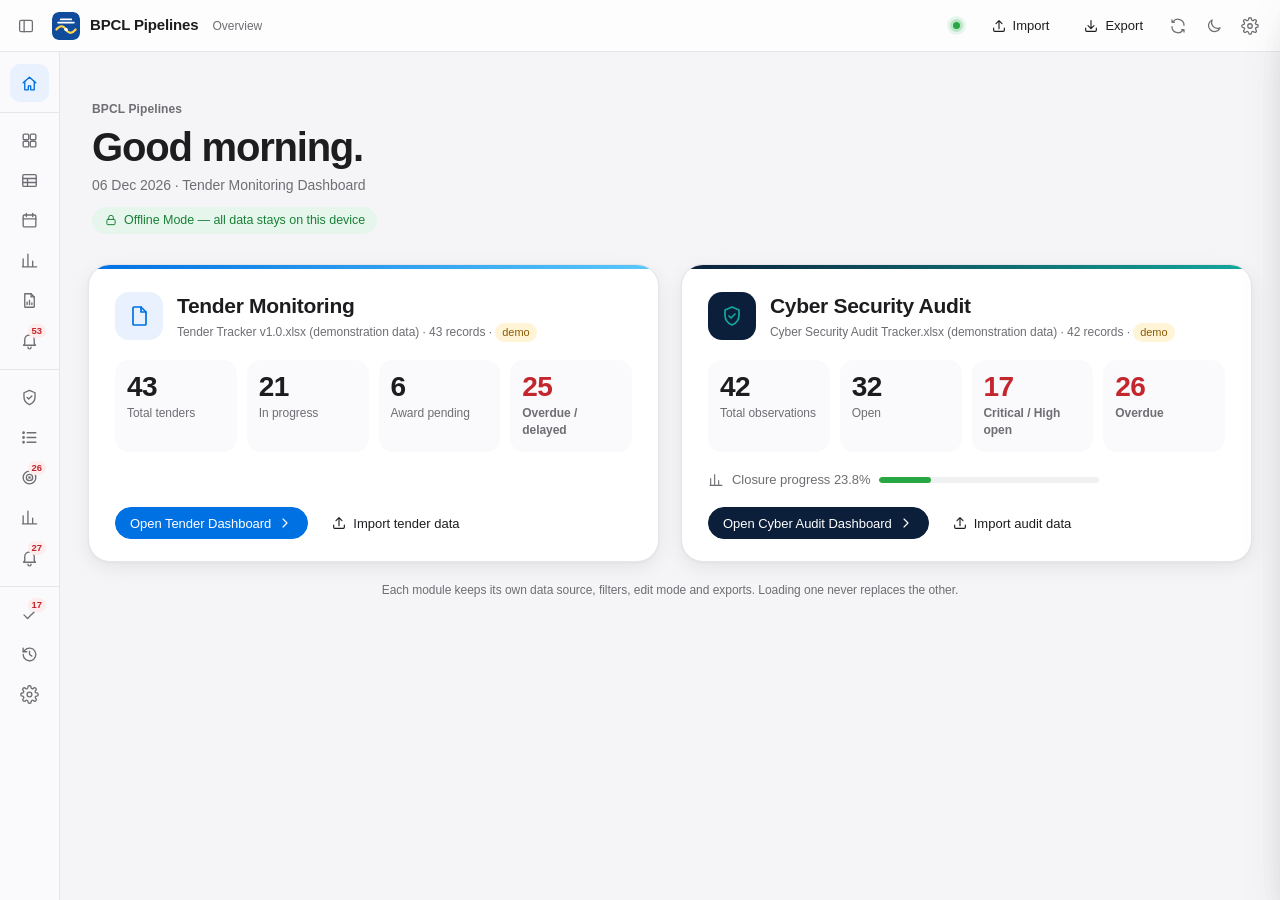
==== commit 35e0be67: "Add Apple-style UI, Excel-like editing and Cyber Security Audit module UI / UX - Apple-inspired ligh" ====
--- a/index.html
+++ b/index.html
@@ -12,58 +12,66 @@
   <link rel="stylesheet" href="css/styles.css">
   <link rel="stylesheet" href="css/dashboard.css">
   <link rel="stylesheet" href="css/table.css">
+  <link rel="stylesheet" href="css/modules.css">
   <link rel="stylesheet" href="css/print.css" media="print">
 </head>
 <body>
   <a class="skip-link" href="#main">Skip to content</a>
 
-  <!-- ============ APPLICATION HEADER ============ -->
+  <!-- ============ APPLICATION HEADER (compact) ============ -->
   <header class="app-header" id="appHeader">
     <div class="hdr-left">
-      <button class="icon-btn nav-toggle" id="navToggle" aria-label="Toggle navigation" title="Toggle navigation"></button>
+      <button class="icon-btn nav-toggle" id="navToggle" aria-label="Show or hide the sidebar" title="Show / hide sidebar" aria-expanded="false" aria-controls="sideNav"></button>
       <img class="hdr-logo" id="hdrLogo" src="assets/logo-placeholder.svg" alt="Logo">
       <div class="hdr-titles">
-        <h1 class="hdr-title" id="hdrTitle">Tender Monitoring Dashboard</h1>
+        <h1 class="hdr-title" id="hdrTitle">Tender Monitoring</h1>
         <div class="hdr-meta" id="hdrMeta" aria-live="polite"></div>
       </div>
     </div>
     <div class="hdr-right">
-      <span class="privacy-pill" title="All processing happens inside this browser. No data is uploaded.">
-        <span class="dot"></span>Offline Mode: Data remains on this device.
+      <span class="privacy-pill" id="privacyPill" title="All processing happens inside this browser. No data is uploaded.">
+        <span class="dot"></span><span class="pp-text">Offline</span>
       </span>
-      <span class="mode-badge view" id="modeBadge" role="status"></span>
-      <div class="hdr-actions">
-        <button class="btn" id="btnImport" data-icon="upload">Import Data</button>
-        <button class="btn" id="btnRefresh" data-icon="refresh" title="Recalculate all indicators using today's date">Refresh</button>
-        <button class="btn" id="btnEdit" data-icon="edit">Edit</button>
-        <button class="btn primary edit-only" id="btnSave" data-icon="save" title="Save (Ctrl+S)">Save</button>
-        <button class="btn edit-only" id="btnCancelEdit" data-icon="x" title="Cancel Editing">Cancel Editing</button>
-        <div class="menu-wrap">
-          <button class="btn" id="btnExport" data-icon="download" aria-haspopup="true" title="Export / print">Export</button>
-        </div>
-        <button class="icon-btn" id="btnSettings" data-icon="settings" aria-label="Settings" title="Settings"></button>
-        <button class="icon-btn" id="btnTheme" data-icon="moon" aria-label="Toggle dark mode" title="Toggle dark mode"></button>
-      </div>
+      <button class="btn subtle" id="btnImport" data-icon="upload" title="Import an Excel or CSV file into the current module"><span class="hide-sm">Import</span></button>
+      <button class="btn subtle" id="btnExport" data-icon="download" aria-haspopup="true" title="Export / print"><span class="hide-sm">Export</span></button>
+      <button class="icon-btn" id="btnRefresh" data-icon="refresh" aria-label="Recalculate" title="Recalculate all indicators using today's date"></button>
+      <button class="icon-btn" id="btnTheme" data-icon="moon" aria-label="Toggle dark mode" title="Toggle light / dark mode"></button>
+      <button class="icon-btn" id="btnSettings" data-icon="settings" aria-label="Settings" title="Settings"></button>
     </div>
   </header>
 
-  <div class="demo-banner" id="demoBanner" hidden>
-    <strong>DEMONSTRATION DATA</strong> — the original workbook has not been loaded. Use <em>Import Data</em> to load <em>Tender Tracker v1.0.xlsx</em> or any .xlsx / .xls / .csv file.
-  </div>
+  <div class="demo-banner" id="demoBanner" hidden></div>
 
   <div class="app-body">
-    <!-- ============ NAVIGATION ============ -->
+    <!-- ============ NAVIGATION (rail by default, expands on demand) ============ -->
     <nav class="side-nav" id="sideNav" aria-label="Main navigation">
-      <ul>
-        <li><a href="#dashboard" data-page="dashboard" data-icon="grid">Dashboard</a></li>
-        <li><a href="#register" data-page="register" data-icon="table">Tender Register</a></li>
-        <li><a href="#timeline" data-page="timeline" data-icon="calendar">Timeline</a></li>
-        <li><a href="#analytics" data-page="analytics" data-icon="chart">Analytics</a></li>
-        <li><a href="#alerts" data-page="alerts" data-icon="bell">Alerts <span class="nav-count" id="navAlertCount"></span></a></li>
-        <li><a href="#quality" data-page="quality" data-icon="shield">Data Quality <span class="nav-count" id="navDqCount"></span></a></li>
-        <li><a href="#audit" data-page="audit" data-icon="history">Audit Log</a></li>
-        <li><a href="#settings" data-page="settings" data-icon="settings">Settings</a></li>
-      </ul>
+      <div class="nav-sec">
+        <div class="nav-h">Overview</div>
+        <a href="#home" data-page="home" data-icon="home" title="Home"><span class="nl">Home</span></a>
+      </div>
+      <div class="nav-sec">
+        <div class="nav-h">Tender Monitoring</div>
+        <a href="#dashboard" data-page="dashboard" data-icon="grid" title="Tender Dashboard"><span class="nl">Dashboard</span></a>
+        <a href="#register" data-page="register" data-icon="table" title="Tender Register"><span class="nl">Tender Register</span></a>
+        <a href="#timeline" data-page="timeline" data-icon="calendar" title="Timeline"><span class="nl">Timeline</span></a>
+        <a href="#analytics" data-page="analytics" data-icon="chart" title="Analytics"><span class="nl">Analytics</span></a>
+        <a href="#reports" data-page="reports" data-icon="report" title="Reports"><span class="nl">Reports</span></a>
+        <a href="#alerts" data-page="alerts" data-icon="bell" title="Tender Alerts"><span class="nl">Alerts</span><span class="nav-count" id="navAlertCount"></span></a>
+      </div>
+      <div class="nav-sec cyber">
+        <div class="nav-h">Cyber Security Audits</div>
+        <a href="#cyber" data-page="cyber" data-icon="shield" title="Cyber Audit Dashboard"><span class="nl">Cyber Audit Dashboard</span></a>
+        <a href="#cyber-register" data-page="cyber-register" data-icon="list" title="Audit Observation Register"><span class="nl">Observation Register</span></a>
+        <a href="#cyber-actions" data-page="cyber-actions" data-icon="target" title="Action Tracker"><span class="nl">Action Tracker</span><span class="nav-count" id="navCyberActCount"></span></a>
+        <a href="#cyber-analytics" data-page="cyber-analytics" data-icon="chart" title="Audit Analytics"><span class="nl">Audit Analytics</span></a>
+        <a href="#cyber-alerts" data-page="cyber-alerts" data-icon="bell" title="Audit Alerts"><span class="nl">Audit Alerts</span><span class="nav-count" id="navCyberAlertCount"></span></a>
+      </div>
+      <div class="nav-sec">
+        <div class="nav-h">System</div>
+        <a href="#quality" data-page="quality" data-icon="check" title="Data Quality"><span class="nl">Data Quality</span><span class="nav-count" id="navDqCount"></span></a>
+        <a href="#audit" data-page="audit" data-icon="history" title="Audit Log"><span class="nl">Audit Log</span></a>
+        <a href="#settings" data-page="settings" data-icon="settings" title="Settings"><span class="nl">Settings</span></a>
+      </div>
       <div class="nav-foot">
         <div class="nav-foot-line" id="navSheets"></div>
         <div class="nav-foot-line muted">Local, offline application. No server, cloud or telemetry.</div>
@@ -71,47 +79,45 @@
     </nav>
 
     <main id="main" class="main" tabindex="-1">
-      <!-- ============ STICKY FILTER BAR ============ -->
+      <!-- ============ STICKY FILTER BAR (one independent bar per module) ============ -->
       <section class="filter-bar" id="filterBar" aria-label="Filters">
-        <div class="fb-row">
-          <div class="search-box">
-            <span class="search-ico" data-icon="search"></span>
-            <input type="search" id="globalSearch" placeholder="Search all fields — PR, WBS, GeM ID, vendor, description, status…" aria-label="Global search" autocomplete="off">
-          </div>
-          <div class="seg" role="group" aria-label="Filter logic">
-            <button class="seg-btn active" data-logic="AND" title="Records must match every filter">AND</button>
-            <button class="seg-btn" data-logic="OR" title="Records may match any filter">OR</button>
-          </div>
-          <button class="btn subtle" id="btnAdvFilters" data-icon="filter" aria-expanded="false" aria-controls="advFilters">Advanced Filters <span class="pill-count" id="advFilterCount"></span></button>
-          <button class="btn subtle" id="btnPresets" data-icon="bookmark">Presets</button>
-          <button class="btn subtle" id="btnClearFilters" data-icon="x">Clear all</button>
-          <div class="fb-count" id="filterCount" aria-live="polite"></div>
-        </div>
-        <div class="chips" id="filterChips"></div>
-        <div class="adv-filters" id="advFilters" hidden></div>
+        <div class="fb-host" id="fbTender"></div>
+        <div class="fb-host" id="fbCyber" hidden></div>
       </section>
 
       <!-- ============ PAGES ============ -->
-      <section class="page" id="page-dashboard" data-title="Dashboard"></section>
+      <section class="page" id="page-home" data-title="Home"></section>
+      <section class="page" id="page-dashboard" data-title="Tender Dashboard"></section>
       <section class="page" id="page-register" data-title="Tender Register"></section>
       <section class="page" id="page-timeline" data-title="Timeline"></section>
       <section class="page" id="page-analytics" data-title="Analytics"></section>
+      <section class="page" id="page-reports" data-title="Reports"></section>
       <section class="page" id="page-alerts" data-title="Alerts"></section>
+      <section class="page cyber-page" id="page-cyber" data-title="Cyber Audit Dashboard"></section>
+      <section class="page cyber-page" id="page-cyber-register" data-title="Audit Observation Register"></section>
+      <section class="page cyber-page" id="page-cyber-actions" data-title="Action Tracker"></section>
+      <section class="page cyber-page" id="page-cyber-analytics" data-title="Audit Analytics"></section>
+      <section class="page cyber-page" id="page-cyber-alerts" data-title="Audit Alerts"></section>
       <section class="page" id="page-quality" data-title="Data Quality"></section>
       <section class="page" id="page-audit" data-title="Audit Log"></section>
       <section class="page" id="page-settings" data-title="Settings"></section>
     </main>
   </div>
 
+  <!-- ============ FLOATING EDIT CONTROL (bottom-left) ============ -->
+  <div class="edit-fab" id="editFab" role="region" aria-label="Editing"></div>
+
   <!-- ============ DRAWERS / OVERLAYS ============ -->
   <aside class="drawer" id="detailsDrawer" aria-label="Tender details" aria-hidden="true"></aside>
+  <aside class="drawer" id="cyberDrawer" aria-label="Audit observation details" aria-hidden="true"></aside>
   <aside class="drawer narrow" id="textDrawer" aria-label="Full text" aria-hidden="true"></aside>
   <div class="scrim" id="scrim" hidden></div>
+  <div class="nav-scrim" id="navScrim" hidden></div>
   <div class="modal-host" id="modalHost"></div>
   <div class="toast-host" id="toastHost" aria-live="polite"></div>
   <div class="tooltip" id="tooltip" role="tooltip" hidden></div>
   <div class="popover-host" id="popoverHost"></div>
-  <div class="drop-overlay" id="dropOverlay" hidden><div>Drop .xlsx, .xls or .csv file to import locally</div></div>
+  <div class="drop-overlay" id="dropOverlay" hidden><div id="dropText">Drop .xlsx, .xls or .csv file to import locally</div></div>
   <div class="progress-overlay" id="progressOverlay" hidden>
     <div class="progress-card"><div class="spinner"></div><div id="progressText">Working…</div></div>
   </div>
@@ -129,19 +135,35 @@
   <script src="js/data-normaliser.js"></script>
   <script src="js/calculations.js"></script>
   <script src="js/sample-data.js"></script>
+  <script src="js/cyber-sample-data.js"></script>
   <script src="js/audit-log.js"></script>
+  <script src="js/modules.js"></script>
   <script src="js/data-loader.js"></script>
+  <!-- Cyber Security Audit module: data model, status engine, data quality -->
+  <script src="js/cyber-audit.js"></script>
+  <script src="js/cyber-audit-status.js"></script>
+  <script src="js/cyber-audit-quality.js"></script>
   <script src="js/filters.js"></script>
+  <script src="js/cyber-audit-filters.js"></script>
+  <script src="js/grid.js"></script>
   <script src="js/tender-table.js"></script>
+  <script src="js/cyber-audit-table.js"></script>
   <script src="js/details.js"></script>
   <script src="js/edit-mode.js"></script>
+  <script src="js/cyber-audit-loader.js"></script>
   <script src="js/charts.js"></script>
   <script src="js/dashboard.js"></script>
   <script src="js/timeline.js"></script>
   <script src="js/analytics.js"></script>
   <script src="js/alerts.js"></script>
+  <script src="js/cyber-audit-dashboard.js"></script>
+  <script src="js/cyber-audit-analytics.js"></script>
+  <script src="js/cyber-audit-alerts.js"></script>
   <script src="js/data-quality.js"></script>
   <script src="js/export.js"></script>
+  <script src="js/cyber-audit-export.js"></script>
+  <script src="js/reports.js"></script>
+  <script src="js/home.js"></script>
   <script src="js/settings.js"></script>
   <script src="js/app.js"></script>
 </body>
--- a/css/styles.css
+++ b/css/styles.css
@@ -1,106 +1,122 @@
 /* =====================================================================
  * styles.css — design tokens, layout shell, base components.
- * System font stack only (Segoe UI on Windows, SF Pro on macOS) —
- * no web fonts are downloaded.
+ * Apple-inspired: calm surfaces, generous spacing, one accent colour,
+ * light & dark appearance. System font stack only (SF Pro on macOS,
+ * Segoe UI on Windows) — no web fonts are downloaded.
  * ===================================================================== */
 :root {
   color-scheme: light;
-  --font: "Segoe UI Variable Text", "Segoe UI", -apple-system, BlinkMacSystemFont, "SF Pro Text", "Helvetica Neue", Roboto, Arial, sans-serif;
-  --mono: ui-monospace, "Cascadia Mono", "SF Mono", Menlo, Consolas, monospace;
-  --bg: #f3f5f8;
+  --font: -apple-system, BlinkMacSystemFont, "SF Pro Text", "Segoe UI Variable Text", "Segoe UI", "Helvetica Neue", Roboto, Arial, sans-serif;
+  --font-display: -apple-system, BlinkMacSystemFont, "SF Pro Display", "Segoe UI Variable Display", "Segoe UI", "Helvetica Neue", Arial, sans-serif;
+  --mono: ui-monospace, "SF Mono", "Cascadia Mono", Menlo, Consolas, monospace;
+  --bg: #f5f5f7;
   --surface: #ffffff;
-  --surface-2: #f7f8fa;
-  --surface-3: #eef1f5;
+  --surface-2: #fafafc;
+  --surface-3: #f0f0f3;
   --surface-tip: #ffffff;
-  --border: #e0e4ea;
-  --border-strong: #c9d0da;
-  --text-1: #18202b;
-  --text-2: #556070;
-  --text-3: #7c8796;
-  --primary: #0f4c9c;
-  --primary-2: #1660c4;
-  --primary-soft: #e8f0fb;
+  --glass: rgba(255, 255, 255, .78);
+  --border: #e5e5ea;
+  --border-strong: #d2d2d7;
+  --text-1: #1d1d1f;
+  --text-2: #6e6e73;
+  --text-3: #8e8e93;
+  --primary: #0071e3;
+  --primary-2: #0077ed;
+  --primary-soft: #e8f1fd;
   --primary-ink: #ffffff;
-  --focus: #1660c4;
-  --grid: #eceff3;
-  --axis: #c9d0da;
-  --shadow-1: 0 1px 2px rgba(16, 24, 40, .06), 0 1px 3px rgba(16, 24, 40, .05);
-  --shadow-2: 0 4px 12px rgba(16, 24, 40, .08), 0 2px 4px rgba(16, 24, 40, .04);
-  --shadow-3: 0 16px 40px rgba(16, 24, 40, .18);
-  --radius: 10px;
-  --radius-sm: 6px;
-  --hdr-h: 60px;
-  --nav-w: 216px;
+  --focus: #0071e3;
+  --grid: #ececf0;
+  --axis: #d2d2d7;
+  --shadow-1: 0 1px 2px rgba(0, 0, 0, .04), 0 1px 1px rgba(0, 0, 0, .02);
+  --shadow-2: 0 6px 20px rgba(0, 0, 0, .07), 0 1px 3px rgba(0, 0, 0, .04);
+  --shadow-3: 0 24px 60px rgba(0, 0, 0, .18), 0 2px 8px rgba(0, 0, 0, .06);
+  --radius: 14px;
+  --radius-sm: 9px;
+  --hdr-h: 52px;
+  --nav-w: 236px;
+  --rail-w: 60px;
+  --cyber: #0b1f3a;           /* deep navy */
+  --cyber-2: #13a89e;         /* cyber teal accent */
+  --cyber-soft: #e3f5f3;
+  --sev-crit: #8e1b1b;
   /* chart categorical palette (validated order) */
-  --series-1: #2a78d6; --series-2: #eb6834; --series-3: #1baf7a; --series-4: #eda100;
-  --series-5: #e87ba4; --series-6: #008300; --series-7: #6250d6; --series-8: #e34948;
+  --series-1: #0a84ff; --series-2: #ff9f0a; --series-3: #30b37a; --series-4: #e6a700;
+  --series-5: #e8679a; --series-6: #2f8f2f; --series-7: #6e5bd8; --series-8: #e5484d;
   /* status tones: solid (charts / dots) */
-  --tone-green: #1f9d55; --tone-blue: #2a78d6; --tone-amber: #d99a00; --tone-red: #d03b3b;
-  --tone-purple: #6250d6; --tone-grey: #8a94a3; --tone-teal: #12998f; --tone-orange: #e5732f;
+  --tone-green: #28a745; --tone-blue: #0a84ff; --tone-amber: #e0a100; --tone-red: #e5484d;
+  --tone-purple: #7d5fd3; --tone-grey: #8e8e93; --tone-teal: #13a89e; --tone-orange: #f07c22;
   /* status tones: badge ink / background */
-  --g-fg: #11703a; --g-bg: #e4f4e9;
-  --b-fg: #1a58aa; --b-bg: #e6effb;
-  --a-fg: #7f5300; --a-bg: #fff3d1;
-  --r-fg: #b0261b; --r-bg: #fde9e7;
-  --p-fg: #5233b8; --p-bg: #eee9fd;
-  --n-fg: #4a5361; --n-bg: #edf0f3;
-  --t-fg: #0a6c65; --t-bg: #dff4f1;
-  --o-fg: #a5420b; --o-bg: #fdebdf;
+  --g-fg: #1a7f37; --g-bg: #e7f6ec;
+  --b-fg: #0062c4; --b-bg: #e8f1fd;
+  --a-fg: #8a5a00; --a-bg: #fff4d6;
+  --r-fg: #c4262e; --r-bg: #fdecec;
+  --p-fg: #5b3fb5; --p-bg: #f0ebfc;
+  --n-fg: #545458; --n-bg: #f0f0f3;
+  --t-fg: #0b766e; --t-bg: #e1f5f2;
+  --o-fg: #b24d07; --o-bg: #fef0e4;
+  --c-fg: #ffffff; --c-bg: #8e1b1b;
 }
 :root[data-theme="dark"] {
   color-scheme: dark;
-  --bg: #0f1216;
-  --surface: #181c22;
-  --surface-2: #1d222a;
-  --surface-3: #242a33;
-  --surface-tip: #242a33;
-  --border: #2b323c;
-  --border-strong: #3a434f;
-  --text-1: #e7ebf0;
-  --text-2: #a9b3c0;
-  --text-3: #808b99;
-  --primary: #5b9df0;
-  --primary-2: #7ab0f3;
-  --primary-soft: #1b2b42;
-  --primary-ink: #0b1220;
-  --focus: #7ab0f3;
-  --grid: #262c35;
-  --axis: #3a434f;
-  --shadow-1: 0 1px 2px rgba(0, 0, 0, .4);
-  --shadow-2: 0 4px 14px rgba(0, 0, 0, .45);
-  --shadow-3: 0 18px 44px rgba(0, 0, 0, .6);
-  --series-1: #3987e5; --series-2: #d95926; --series-3: #199e70; --series-4: #c98500;
-  --series-5: #d55181; --series-6: #008300; --series-7: #9085e9; --series-8: #e66767;
-  --tone-green: #2fb36a; --tone-blue: #3987e5; --tone-amber: #d6a21e; --tone-red: #e05a5a;
-  --tone-purple: #9085e9; --tone-grey: #7d8796; --tone-teal: #22b3a7; --tone-orange: #e8813f;
-  --g-fg: #6fd99a; --g-bg: #15301f;
-  --b-fg: #8dbdf5; --b-bg: #172a43;
-  --a-fg: #f1c35a; --a-bg: #352a10;
-  --r-fg: #f19a92; --r-bg: #3a1a18;
-  --p-fg: #b9aef7; --p-bg: #261f45;
-  --n-fg: #b4bcc8; --n-bg: #252b34;
-  --t-fg: #6fd7cc; --t-bg: #12302d;
-  --o-fg: #f3a774; --o-bg: #3a2414;
+  --bg: #000000;
+  --surface: #1c1c1e;
+  --surface-2: #232325;
+  --surface-3: #2c2c2e;
+  --surface-tip: #2c2c2e;
+  --glass: rgba(28, 28, 30, .78);
+  --border: #2f2f33;
+  --border-strong: #3d3d42;
+  --text-1: #f5f5f7;
+  --text-2: #a1a1a6;
+  --text-3: #86868b;
+  --primary: #0a84ff;
+  --primary-2: #409cff;
+  --primary-soft: #0f2a47;
+  --primary-ink: #ffffff;
+  --focus: #409cff;
+  --grid: #2a2a2d;
+  --axis: #3d3d42;
+  --shadow-1: 0 1px 2px rgba(0, 0, 0, .5);
+  --shadow-2: 0 8px 24px rgba(0, 0, 0, .5);
+  --shadow-3: 0 24px 60px rgba(0, 0, 0, .7);
+  --cyber: #0e2a4f;
+  --cyber-2: #2fd2c4;
+  --cyber-soft: #0d3330;
+  --sev-crit: #ff6b6b;
+  --series-1: #0a84ff; --series-2: #ff9f0a; --series-3: #32c27f; --series-4: #ffd60a;
+  --series-5: #ff6fa5; --series-6: #4fbf4f; --series-7: #9d8cf2; --series-8: #ff6961;
+  --tone-green: #32d74b; --tone-blue: #0a84ff; --tone-amber: #ffd60a; --tone-red: #ff453a;
+  --tone-purple: #bf5af2; --tone-grey: #8e8e93; --tone-teal: #40c8e0; --tone-orange: #ff9f0a;
+  --g-fg: #6fe08a; --g-bg: #13301b;
+  --b-fg: #7cbcff; --b-bg: #0f2a47;
+  --a-fg: #ffd866; --a-bg: #3a2f0c;
+  --r-fg: #ff8a80; --r-bg: #3e1716;
+  --p-fg: #d4a8ff; --p-bg: #2f1d42;
+  --n-fg: #c7c7cc; --n-bg: #2c2c2e;
+  --t-fg: #7fe0d4; --t-bg: #0d3330;
+  --o-fg: #ffb366; --o-bg: #3d2510;
+  --c-fg: #ffffff; --c-bg: #b3261e;
 }
 
 * { box-sizing: border-box; }
 html, body { height: 100%; }
 body {
-  margin: 0; font-family: var(--font); font-size: 13.5px; line-height: 1.45; color: var(--text-1); background: var(--bg);
-  -webkit-font-smoothing: antialiased; overflow: hidden;
+  margin: 0; font-family: var(--font); font-size: 14px; line-height: 1.47; color: var(--text-1); background: var(--bg);
+  -webkit-font-smoothing: antialiased; -moz-osx-font-smoothing: grayscale; overflow: hidden; letter-spacing: -.003em;
 }
 button, input, select, textarea { font: inherit; color: inherit; }
 a { color: var(--primary); }
-h1, h2, h3, h4 { margin: 0; font-weight: 600; letter-spacing: -.005em; }
+h1, h2, h3, h4 { margin: 0; font-weight: 600; letter-spacing: -.012em; font-family: var(--font-display); }
 code { font-family: var(--mono); font-size: .9em; }
-mark { background: #ffe58a; color: #1b1b1b; border-radius: 2px; padding: 0 1px; }
-:focus-visible { outline: 2px solid var(--focus); outline-offset: 2px; }
-.skip-link { position: absolute; left: -9999px; top: 4px; z-index: 1000; background: var(--surface); padding: 6px 10px; border-radius: 6px; }
+mark { background: #ffe58a; color: #1b1b1b; border-radius: 3px; padding: 0 1px; }
+:focus-visible { outline: 3px solid color-mix(in srgb, var(--focus) 55%, transparent); outline-offset: 1px; border-radius: 6px; }
+.skip-link { position: absolute; left: -9999px; top: 4px; z-index: 1000; background: var(--surface); padding: 6px 10px; border-radius: 8px; }
 .skip-link:focus { left: 8px; }
 [hidden] { display: none !important; }
 .muted { color: var(--text-2); }
 .small { font-size: 12px; }
-.pad { padding: 10px 14px; }
+.center { text-align: center; }
+.pad { padding: 12px 16px; }
 .nowrap { white-space: nowrap; }
 .wrap { white-space: pre-wrap; word-break: break-word; max-width: 360px; }
 .txt-red { color: var(--r-fg); font-weight: 600; }
@@ -108,82 +124,103 @@
 .txt-amber { color: var(--a-fg); font-weight: 600; }
 .ico { width: 16px; height: 16px; flex: none; vertical-align: -3px; }
 .ico-sp { display: inline-block; width: 16px; }
-
-/* ---------------- Header ---------------- */
+.eyebrow { display: inline-flex; align-items: center; gap: 6px; font-size: 12px; font-weight: 600; color: var(--text-2); letter-spacing: .01em; margin-bottom: 2px; }
+.eyebrow .ico { width: 14px; height: 14px; }
+
+/* ---------------- Header (compact, translucent) ---------------- */
 .app-header {
   position: sticky; top: 0; z-index: 50; height: var(--hdr-h); display: flex; align-items: center; justify-content: space-between; gap: 12px;
-  padding: 0 14px 0 8px; background: var(--surface); border-bottom: 1px solid var(--border); box-shadow: var(--shadow-1);
+  padding: 0 14px 0 10px; background: var(--glass); backdrop-filter: saturate(180%) blur(20px); -webkit-backdrop-filter: saturate(180%) blur(20px);
+  border-bottom: 1px solid var(--border);
 }
 .hdr-left { display: flex; align-items: center; gap: 10px; min-width: 0; flex: 1 1 auto; }
-.hdr-logo { width: 34px; height: 34px; object-fit: contain; border-radius: 8px; }
-.hdr-titles { min-width: 0; }
-.hdr-title { font-size: 16px; font-weight: 650; color: var(--primary); white-space: nowrap; }
-:root[data-theme="dark"] .hdr-title { color: var(--text-1); }
-.hdr-meta { display: flex; gap: 14px; font-size: 12px; color: var(--text-2); white-space: nowrap; overflow: hidden; }
-.meta-item { display: inline-flex; align-items: center; gap: 4px; max-width: 320px; overflow: hidden; text-overflow: ellipsis; }
+.hdr-logo { width: 28px; height: 28px; object-fit: contain; border-radius: 7px; }
+.hdr-titles { min-width: 0; display: flex; align-items: baseline; gap: 14px; }
+.hdr-title { font-size: 15px; font-weight: 600; color: var(--text-1); white-space: nowrap; letter-spacing: -.01em; overflow: hidden; text-overflow: ellipsis; }
+.hdr-titles { overflow: hidden; }
+.hdr-meta { display: flex; gap: 10px; align-items: center; font-size: 12px; color: var(--text-2); white-space: nowrap; overflow: hidden; min-width: 0; }
+.meta-item { display: inline-flex; align-items: center; gap: 5px; max-width: 420px; overflow: hidden; text-overflow: ellipsis; color: var(--text-2); }
 .meta-item .ico { width: 13px; height: 13px; }
-.meta-item.linklike { color: var(--primary); }
-.hdr-right { display: flex; align-items: center; gap: 10px; flex: none; }
-.hdr-actions { display: flex; align-items: center; gap: 6px; }
-.privacy-pill { display: inline-flex; align-items: center; gap: 6px; font-size: 11.5px; color: var(--g-fg); background: var(--g-bg); padding: 4px 10px; border-radius: 999px; white-space: nowrap; }
-.privacy-pill .dot { width: 7px; height: 7px; border-radius: 50%; background: var(--tone-green); }
-.mode-badge { display: inline-flex; align-items: center; gap: 6px; font-size: 11.5px; padding: 5px 10px; border-radius: 8px; white-space: nowrap; border: 1px solid transparent; }
-.mode-badge.view { background: var(--b-bg); color: var(--b-fg); border-color: color-mix(in srgb, var(--b-fg) 25%, transparent); }
-.mode-badge.edit { background: var(--a-bg); color: var(--a-fg); border-color: color-mix(in srgb, var(--a-fg) 40%, transparent); animation: none; }
+.meta-item.linklike { color: var(--text-2); padding: 3px 8px; border-radius: 7px; background: var(--surface-3); }
+.meta-item.linklike:hover { color: var(--text-1); text-decoration: none; background: var(--border); }
+.mi-file { overflow: hidden; text-overflow: ellipsis; max-width: 220px; }
+.mi-sep { color: var(--text-3); }
+.hdr-right { display: flex; align-items: center; gap: 4px; flex: none; }
+.privacy-pill { display: inline-flex; align-items: center; gap: 6px; font-size: 11.5px; font-weight: 500; color: var(--g-fg); background: var(--g-bg); padding: 4px 10px; border-radius: 999px; white-space: nowrap; margin-right: 6px; }
+.privacy-pill .dot { width: 7px; height: 7px; border-radius: 50%; background: var(--tone-green); box-shadow: 0 0 0 3px color-mix(in srgb, var(--tone-green) 22%, transparent); }
+body.mod-cyber .privacy-pill { color: var(--t-fg); background: var(--t-bg); }
+body.mod-cyber .privacy-pill .dot { background: var(--cyber-2); }
 body:not(.mode-edit) .edit-only { display: none !important; }
-.demo-banner { background: var(--a-bg); color: var(--a-fg); padding: 6px 16px; font-size: 12.5px; border-bottom: 1px solid color-mix(in srgb, var(--a-fg) 25%, transparent); }
+.demo-banner { display: flex; align-items: center; justify-content: center; gap: 12px; background: var(--a-bg); color: var(--a-fg); padding: 5px 16px; font-size: 12.5px; }
+.demo-banner .btn { height: 24px; }
 
 /* ---------------- Layout ---------------- */
 .app-body { display: flex; height: calc(100vh - var(--hdr-h)); }
-body:has(.demo-banner:not([hidden])) .app-body { height: calc(100vh - var(--hdr-h) - 31px); }
-.side-nav { width: var(--nav-w); flex: none; background: var(--surface); border-right: 1px solid var(--border); display: flex; flex-direction: column; justify-content: space-between; transition: width .18s ease; overflow: hidden; }
-.side-nav ul { list-style: none; margin: 0; padding: 10px 8px; }
-.side-nav a { display: flex; align-items: center; gap: 10px; padding: 8px 10px; margin-bottom: 2px; border-radius: 8px; color: var(--text-1); text-decoration: none; white-space: nowrap; position: relative; }
-.side-nav a .ico { width: 18px; height: 18px; color: var(--text-2); }
+body:has(.demo-banner:not([hidden])) .app-body { height: calc(100vh - var(--hdr-h) - 35px); }
+
+/* Sidebar: a slim icon rail by default; expands on demand */
+.side-nav {
+  width: var(--rail-w); flex: none; background: var(--surface-2); border-right: 1px solid var(--border); display: flex; flex-direction: column;
+  transition: width .22s cubic-bezier(.2, .7, .2, 1); overflow: hidden auto; scrollbar-width: none; padding: 8px 0;
+}
+.side-nav::-webkit-scrollbar { display: none; }
+body.nav-expanded .side-nav { width: var(--nav-w); }
+.nav-sec { padding: 4px 10px; }
+.nav-sec + .nav-sec { border-top: 1px solid var(--border); margin-top: 4px; padding-top: 8px; }
+.nav-h { font-size: 11px; font-weight: 600; color: var(--text-3); padding: 4px 8px 4px; white-space: nowrap; letter-spacing: .01em; height: 22px; overflow: hidden; transition: opacity .15s; }
+body:not(.nav-expanded) .nav-h { opacity: 0; height: 0; padding: 0; }
+.side-nav a {
+  display: flex; align-items: center; gap: 11px; height: 38px; padding: 0 10px; margin-bottom: 2px; border-radius: 10px; color: var(--text-1);
+  text-decoration: none; white-space: nowrap; position: relative; font-size: 13.5px;
+}
+.side-nav a .ico { width: 19px; height: 19px; color: var(--text-2); flex: none; }
+.side-nav a .nl { overflow: hidden; text-overflow: ellipsis; transition: opacity .15s; }
+body:not(.nav-expanded) .side-nav a .nl { opacity: 0; width: 0; }
 .side-nav a:hover { background: var(--surface-3); }
 .side-nav a.active { background: var(--primary-soft); color: var(--primary); font-weight: 600; }
 .side-nav a.active .ico { color: var(--primary); }
-.side-nav a.active::before { content: ""; position: absolute; left: -8px; top: 8px; bottom: 8px; width: 3px; border-radius: 3px; background: var(--primary); }
-.nav-count { margin-left: auto; font-size: 11px; background: var(--r-bg); color: var(--r-fg); border-radius: 999px; padding: 0 7px; font-weight: 600; }
+.nav-sec.cyber a.active { background: var(--cyber-soft); color: var(--t-fg); }
+.nav-sec.cyber a.active .ico { color: var(--cyber-2); }
+.nav-count { margin-left: auto; font-size: 11px; background: var(--r-bg); color: var(--r-fg); border-radius: 999px; padding: 0 7px; font-weight: 600; line-height: 18px; }
 .nav-count:empty { display: none; }
-.nav-foot { padding: 10px 14px; font-size: 11.5px; border-top: 1px solid var(--border); }
-.nav-foot-line { margin: 2px 0; display: flex; gap: 6px; align-items: center; }
-body.nav-collapsed .side-nav { width: 56px; }
-body.nav-collapsed .side-nav a { font-size: 0; justify-content: center; gap: 0; }
-body.nav-collapsed .side-nav a .nav-count { position: absolute; right: 2px; top: 2px; font-size: 9px; padding: 0 4px; }
-body.nav-collapsed .nav-foot { display: none; }
+body:not(.nav-expanded) .side-nav a .nav-count { position: absolute; right: 3px; top: 3px; font-size: 9.5px; padding: 0 4px; line-height: 14px; min-width: 14px; text-align: center; }
+.nav-foot { margin-top: auto; padding: 10px 16px; font-size: 11px; color: var(--text-3); white-space: normal; }
+body:not(.nav-expanded) .nav-foot { display: none; }
+.nav-foot-line { margin: 3px 0; display: flex; gap: 6px; align-items: center; }
+.nav-scrim { position: fixed; inset: var(--hdr-h) 0 0 0; z-index: 44; background: rgba(0, 0, 0, .25); }
 .main { flex: 1; min-width: 0; overflow: auto; scroll-behavior: auto; position: relative; }
-.page { padding: 14px 18px 30px; }
-.page-head { display: flex; justify-content: space-between; align-items: flex-end; gap: 12px; margin: 4px 0 12px; flex-wrap: wrap; }
-.page-head h2 { font-size: 20px; }
-.page-head p { margin: 2px 0 0; }
+.page { padding: 22px 28px 96px; max-width: 1680px; margin: 0 auto; }
+#page-register, #page-cyber-register { max-width: none; }
+.page-head { display: flex; justify-content: space-between; align-items: flex-end; gap: 16px; margin: 0 0 18px; flex-wrap: wrap; }
+.page-head h2 { font-size: 28px; font-weight: 700; letter-spacing: -.022em; line-height: 1.15; }
+.page-head p { margin: 4px 0 0; }
 .page-actions { display: flex; gap: 8px; align-items: center; flex-wrap: wrap; }
 
-/* ---------------- Filter bar (sticky) ---------------- */
-.filter-bar { position: sticky; top: 0; z-index: 30; background: color-mix(in srgb, var(--bg) 92%, transparent); backdrop-filter: blur(6px); border-bottom: 1px solid var(--border); padding: 10px 18px 8px; }
+/* ---------------- Filter bar (sticky, translucent) ---------------- */
+.filter-bar { position: sticky; top: 0; z-index: 30; background: var(--glass); backdrop-filter: saturate(180%) blur(18px); -webkit-backdrop-filter: saturate(180%) blur(18px); border-bottom: 1px solid var(--border); padding: 10px 28px; }
 .fb-row { display: flex; align-items: center; gap: 8px; flex-wrap: wrap; }
-.search-box { position: relative; flex: 1 1 340px; max-width: 560px; }
-.search-box .search-ico { position: absolute; left: 10px; top: 50%; transform: translateY(-50%); color: var(--text-3); display: flex; }
-.search-box input { width: 100%; height: 34px; padding: 0 12px 0 34px; border: 1px solid var(--border-strong); border-radius: 8px; background: var(--surface); }
-.search-box input:focus { border-color: var(--primary-2); outline: none; box-shadow: 0 0 0 3px color-mix(in srgb, var(--primary-2) 20%, transparent); }
-.fb-count { margin-left: auto; color: var(--text-2); white-space: nowrap; }
-.seg { display: inline-flex; border: 1px solid var(--border-strong); border-radius: 8px; overflow: hidden; background: var(--surface); }
-.seg-btn { border: 0; background: transparent; padding: 0 10px; height: 32px; cursor: pointer; font-size: 12px; font-weight: 600; color: var(--text-2); }
-.seg-btn.active { background: var(--primary); color: var(--primary-ink); }
+.search-box { position: relative; flex: 1 1 320px; max-width: 520px; }
+.search-box .search-ico { position: absolute; left: 11px; top: 50%; transform: translateY(-50%); color: var(--text-3); display: flex; }
+.search-box input { width: 100%; height: 34px; padding: 0 12px 0 34px; border: 1px solid transparent; border-radius: 10px; background: var(--surface-3); }
+.search-box input:focus { border-color: var(--primary); background: var(--surface); outline: none; box-shadow: 0 0 0 4px color-mix(in srgb, var(--primary) 18%, transparent); }
+.fb-count { margin-left: auto; color: var(--text-2); white-space: nowrap; font-size: 12.5px; }
+.seg { display: inline-flex; border-radius: 9px; overflow: hidden; background: var(--surface-3); padding: 2px; gap: 2px; }
+.seg-btn { border: 0; background: transparent; padding: 0 11px; height: 28px; cursor: pointer; font-size: 12px; font-weight: 500; color: var(--text-2); border-radius: 7px; }
+.seg-btn.active { background: var(--surface); color: var(--text-1); box-shadow: var(--shadow-1); font-weight: 600; }
 .pill-count { background: var(--primary); color: var(--primary-ink); border-radius: 999px; padding: 0 6px; font-size: 11px; margin-left: 2px; }
 .pill-count:empty { display: none; }
 .chips { display: flex; flex-wrap: wrap; gap: 6px; margin-top: 8px; }
-.chip { display: inline-flex; align-items: center; gap: 4px; font-size: 12px; background: var(--primary-soft); color: var(--text-1); border: 1px solid color-mix(in srgb, var(--primary) 25%, transparent); border-radius: 999px; padding: 2px 4px 2px 10px; max-width: 520px; }
+.chip { display: inline-flex; align-items: center; gap: 4px; font-size: 12px; background: var(--primary-soft); color: var(--text-1); border-radius: 999px; padding: 3px 4px 3px 11px; max-width: 520px; }
 .chip-k { color: var(--primary); font-weight: 600; }
 .chip-x { border: 0; background: transparent; cursor: pointer; display: inline-flex; padding: 2px; border-radius: 50%; color: var(--text-2); }
 .chip-x:hover { background: color-mix(in srgb, var(--primary) 18%, transparent); }
 .chip-x .ico { width: 13px; height: 13px; }
 .chip-logic { font-size: 12px; color: var(--text-2); align-self: center; }
-.adv-filters { margin-top: 10px; max-height: 46vh; overflow: auto; padding: 4px 2px 6px; border-top: 1px dashed var(--border); }
-.fgroup { border: 0; padding: 0; margin: 8px 0 4px; }
-.fgroup legend { font-size: 11px; text-transform: uppercase; letter-spacing: .06em; color: var(--text-3); font-weight: 700; margin-bottom: 6px; padding: 0; }
-.fgrid { display: grid; grid-template-columns: repeat(auto-fill, minmax(210px, 1fr)); gap: 8px 12px; }
-.field { display: flex; flex-direction: column; gap: 4px; font-size: 12px; color: var(--text-2); min-width: 0; }
+.adv-filters { margin-top: 10px; max-height: 46vh; overflow: auto; padding: 4px 2px 8px; border-top: 1px solid var(--border); }
+.fgroup { border: 0; padding: 0; margin: 10px 0 4px; }
+.fgroup legend { font-size: 12px; color: var(--text-2); font-weight: 600; margin-bottom: 6px; padding: 0; }
+.fgrid { display: grid; grid-template-columns: repeat(auto-fill, minmax(210px, 1fr)); gap: 10px 14px; }
+.field { display: flex; flex-direction: column; gap: 5px; font-size: 12px; color: var(--text-2); min-width: 0; }
 .field > span:first-child { font-weight: 500; }
 .field.active > span:first-child { color: var(--primary); font-weight: 650; }
 .range2 { display: flex; align-items: center; gap: 4px; }
@@ -192,7 +229,7 @@
 .ms-btn span { overflow: hidden; text-overflow: ellipsis; white-space: nowrap; }
 
 /* ---------------- Controls ---------------- */
-.btn { display: inline-flex; align-items: center; gap: 6px; height: 32px; padding: 0 12px; border-radius: 8px; border: 1px solid var(--border-strong); background: var(--surface); color: var(--text-1); cursor: pointer; white-space: nowrap; font-size: 13px; font-weight: 500; text-decoration: none; transition: background .12s, border-color .12s; }
+.btn { display: inline-flex; align-items: center; gap: 6px; height: 32px; padding: 0 14px; border-radius: 980px; border: 1px solid var(--border-strong); background: var(--surface); color: var(--text-1); cursor: pointer; white-space: nowrap; font-size: 13px; font-weight: 500; text-decoration: none; transition: background .12s, border-color .12s; }
 .btn:hover:not(:disabled) { background: var(--surface-3); }
 .btn:disabled { opacity: .5; cursor: not-allowed; }
 .btn.primary { background: var(--primary); border-color: var(--primary); color: var(--primary-ink); }
@@ -202,8 +239,12 @@
 .btn.subtle { border-color: transparent; background: transparent; }
 .btn.subtle:hover:not(:disabled) { background: var(--surface-3); }
 .btn.subtle.on { background: var(--primary-soft); color: var(--primary); }
-.btn.sm { height: 26px; padding: 0 8px; font-size: 12px; }
-.icon-btn { display: inline-flex; align-items: center; justify-content: center; width: 32px; height: 32px; border-radius: 8px; border: 1px solid transparent; background: transparent; cursor: pointer; color: var(--text-2); }
+.btn.sm { height: 26px; padding: 0 10px; font-size: 12px; }
+.btn.tiny { height: 24px; padding: 0 10px; font-size: 12px; }
+.btn.primary.cyber { background: var(--cyber); border-color: var(--cyber); }
+.btn.primary.cyber:hover:not(:disabled) { background: color-mix(in srgb, var(--cyber) 85%, var(--cyber-2)); }
+.row-btns { display: flex; gap: 8px; justify-content: center; flex-wrap: wrap; margin-top: 14px; }
+.icon-btn { display: inline-flex; align-items: center; justify-content: center; width: 32px; height: 32px; border-radius: 9px; border: 1px solid transparent; background: transparent; cursor: pointer; color: var(--text-2); }
 .icon-btn:hover:not(:disabled) { background: var(--surface-3); color: var(--text-1); }
 .icon-btn:disabled { opacity: .4; cursor: not-allowed; }
 .icon-btn .ico { width: 18px; height: 18px; }
@@ -213,9 +254,9 @@
 .icon-btn.xs .ico { width: 14px; height: 14px; }
 .linklike { border: 0; background: none; color: var(--primary); cursor: pointer; padding: 0; text-decoration: none; font-size: inherit; }
 .linklike:hover { text-decoration: underline; }
-.inp { height: 32px; padding: 0 10px; border: 1px solid var(--border-strong); border-radius: 7px; background: var(--surface); min-width: 0; width: 100%; }
+.inp { height: 34px; padding: 0 11px; border: 1px solid var(--border-strong); border-radius: 9px; background: var(--surface); min-width: 0; width: 100%; }
 textarea.inp { height: auto; padding: 8px 10px; resize: vertical; line-height: 1.45; }
-.inp:focus { border-color: var(--primary-2); outline: none; box-shadow: 0 0 0 3px color-mix(in srgb, var(--primary-2) 18%, transparent); }
+.inp:focus { border-color: var(--primary); outline: none; box-shadow: 0 0 0 4px color-mix(in srgb, var(--primary) 18%, transparent); }
 .inp-sm { height: 28px; font-size: 12.5px; width: auto; }
 .inp-xs { height: 24px; font-size: 12px; padding: 0 6px; width: 76px; }
 select.inp { padding-right: 24px; }
@@ -243,11 +284,12 @@
 .edited-dot { display: inline-block; font-size: 10px; font-weight: 700; color: var(--a-fg); background: var(--a-bg); border-radius: 4px; padding: 0 4px; margin-left: 4px; letter-spacing: .02em; }
 
 /* ---------------- Cards ---------------- */
-.card { background: var(--surface); border: 1px solid var(--border); border-radius: var(--radius); box-shadow: var(--shadow-1); margin-bottom: 14px; min-width: 0; }
-.card-h { display: flex; justify-content: space-between; align-items: center; gap: 10px; padding: 12px 14px 8px; }
-.card-h h3 { font-size: 14px; display: flex; align-items: center; gap: 6px; }
+.card { background: var(--surface); border: 1px solid var(--border); border-radius: var(--radius); box-shadow: var(--shadow-1); margin-bottom: 18px; min-width: 0; }
+:root[data-theme="dark"] .card { border-color: transparent; }
+.card-h { display: flex; justify-content: space-between; align-items: center; gap: 10px; padding: 16px 18px 10px; }
+.card-h h3 { font-size: 15px; display: flex; align-items: center; gap: 6px; }
 .card-sub { margin: 2px 0 0; font-size: 12px; color: var(--text-2); }
-.sec-h { font-size: 12px; text-transform: uppercase; letter-spacing: .06em; color: var(--text-3); font-weight: 700; margin: 16px 0 8px; }
+.sec-h { font-size: 17px; letter-spacing: -.01em; color: var(--text-1); font-weight: 600; margin: 26px 0 12px; }
 .notice { display: flex; gap: 8px; align-items: flex-start; padding: 8px 12px; border-radius: 8px; margin: 8px 0; font-size: 12.5px; }
 .notice.ok { background: var(--g-bg); color: var(--g-fg); }
 .notice.warn { background: var(--a-bg); color: var(--a-fg); }
@@ -258,8 +300,8 @@
 /* ---------------- Simple tables ---------------- */
 .table-wrap { overflow: auto; max-width: 100%; }
 .data-table { width: 100%; border-collapse: separate; border-spacing: 0; font-size: 12.5px; }
-.data-table th { position: sticky; top: 0; background: var(--surface-2); text-align: left; font-weight: 600; color: var(--text-2); padding: 7px 10px; border-bottom: 1px solid var(--border); white-space: nowrap; z-index: 1; }
-.data-table td { padding: 7px 10px; border-bottom: 1px solid var(--grid); vertical-align: top; }
+.data-table th { position: sticky; top: 0; background: var(--surface-2); text-align: left; font-weight: 600; color: var(--text-2); padding: 10px 12px; border-bottom: 1px solid var(--border); white-space: nowrap; z-index: 1; }
+.data-table td { padding: 10px 12px; border-bottom: 1px solid var(--grid); vertical-align: top; }
 .data-table.compact td, .data-table.compact th { padding: 4px 8px; }
 .data-table .num { text-align: right; font-variant-numeric: tabular-nums; }
 .data-table tfoot th { position: static; border-top: 1px solid var(--border); }
@@ -279,15 +321,15 @@
 .pager { display: flex; align-items: center; justify-content: center; gap: 12px; padding: 10px; }
 
 /* ---------------- Modal ---------------- */
-.modal-back { position: fixed; inset: 0; z-index: 200; background: rgba(15, 20, 30, .42); display: flex; align-items: center; justify-content: center; padding: 20px; animation: fadeIn .12s ease; }
-.modal { background: var(--surface); border-radius: 14px; box-shadow: var(--shadow-3); width: min(520px, 100%); max-height: calc(100vh - 40px); display: flex; flex-direction: column; border: 1px solid var(--border); }
+.modal-back { position: fixed; inset: 0; z-index: 200; background: rgba(0, 0, 0, .32); backdrop-filter: blur(6px); -webkit-backdrop-filter: blur(6px); display: flex; align-items: center; justify-content: center; padding: 20px; animation: fadeIn .12s ease; }
+.modal { background: var(--surface); border-radius: 18px; box-shadow: var(--shadow-3); width: min(520px, 100%); max-height: calc(100vh - 40px); display: flex; flex-direction: column; border: 1px solid var(--border); }
 .modal.wide { width: min(760px, 100%); }
 .modal.xwide { width: min(1100px, 100%); }
-.modal-head { display: flex; justify-content: space-between; align-items: center; padding: 14px 18px 6px; }
-.modal-head h2 { font-size: 17px; }
-.modal-body { padding: 8px 18px 14px; overflow: auto; }
+.modal-head { display: flex; justify-content: space-between; align-items: center; padding: 18px 22px 6px; }
+.modal-head h2 { font-size: 19px; }
+.modal-body { padding: 8px 22px 16px; overflow: auto; }
 .modal-body p { margin: 6px 0; }
-.modal-foot { display: flex; justify-content: flex-end; gap: 8px; padding: 12px 18px; border-top: 1px solid var(--border); flex-wrap: wrap; }
+.modal-foot { display: flex; justify-content: flex-end; gap: 8px; padding: 14px 22px 18px; flex-wrap: wrap; }
 @keyframes fadeIn { from { opacity: 0; } to { opacity: 1; } }
 .kv-grid { display: grid; grid-template-columns: repeat(auto-fill, minmax(170px, 1fr)); gap: 8px; margin: 8px 0; }
 .kv { display: flex; flex-direction: column; background: var(--surface-2); border-radius: 8px; padding: 6px 10px; min-width: 0; }
@@ -316,7 +358,7 @@
 
 /* ---------------- Toasts / progress / tooltip / popover ---------------- */
 .toast-host { position: fixed; right: 16px; bottom: 16px; z-index: 400; display: flex; flex-direction: column; gap: 8px; align-items: flex-end; pointer-events: none; }
-.toast { pointer-events: auto; display: flex; gap: 8px; align-items: flex-start; max-width: 440px; padding: 10px 14px; background: var(--surface); border: 1px solid var(--border); border-left: 4px solid var(--tone-blue); border-radius: 10px; box-shadow: var(--shadow-2); font-size: 13px; animation: slideIn .18s ease; }
+.toast { pointer-events: auto; display: flex; gap: 8px; align-items: flex-start; max-width: 440px; padding: 12px 16px; background: var(--glass); backdrop-filter: blur(20px); -webkit-backdrop-filter: blur(20px); border: 1px solid var(--border); border-left: 4px solid var(--tone-blue); border-radius: 14px; box-shadow: var(--shadow-2); font-size: 13px; animation: slideIn .18s ease; }
 .toast.success { border-left-color: var(--tone-green); }
 .toast.warn { border-left-color: var(--tone-amber); }
 .toast.error { border-left-color: var(--tone-red); }
@@ -350,23 +392,23 @@
 .calc-ico { font-style: italic; font-weight: 700; color: var(--p-fg); margin-right: 4px; font-family: Georgia, serif; }
 
 /* ---------------- Drawers ---------------- */
-.scrim { position: fixed; inset: 0; z-index: 90; background: rgba(15, 20, 30, .22); }
-.drawer { position: fixed; top: 0; right: 0; bottom: 0; z-index: 100; width: min(680px, 96vw); background: var(--surface); border-left: 1px solid var(--border); box-shadow: var(--shadow-3); transform: translateX(105%); transition: transform .2s ease; display: flex; flex-direction: column; }
+.scrim { position: fixed; inset: 0; z-index: 90; background: rgba(0, 0, 0, .22); }
+.drawer { position: fixed; top: 0; right: 0; bottom: 0; z-index: 100; width: min(720px, 96vw); background: var(--surface); border-left: 1px solid var(--border); box-shadow: var(--shadow-3); transform: translateX(105%); transition: transform .2s ease; display: flex; flex-direction: column; }
 .drawer.narrow { width: min(520px, 96vw); }
 .drawer.open { transform: none; }
-.dr-head { display: flex; justify-content: space-between; gap: 10px; padding: 14px 16px 10px; border-bottom: 1px solid var(--border); }
+.dr-head { display: flex; justify-content: space-between; gap: 10px; padding: 18px 20px 14px; border-bottom: 1px solid var(--border); }
 .dr-titles { min-width: 0; }
 .dr-kicker { font-size: 11.5px; color: var(--text-2); }
-.dr-head h2 { font-size: 16px; margin: 2px 0 6px; line-height: 1.3; }
+.dr-head h2 { font-size: 19px; margin: 2px 0 6px; line-height: 1.3; }
 .dr-badges { display: flex; gap: 6px; flex-wrap: wrap; align-items: center; }
 .mode-mini { font-size: 10.5px; font-weight: 700; letter-spacing: .05em; padding: 2px 6px; border-radius: 4px; }
 .mode-mini.view { background: var(--b-bg); color: var(--b-fg); }
 .mode-mini.edit { background: var(--a-bg); color: var(--a-fg); }
 .dr-actions { display: flex; gap: 4px; align-items: flex-start; flex-wrap: wrap; justify-content: flex-end; }
-.dr-body { flex: 1; overflow: auto; padding: 12px 16px 30px; }
+.dr-body { flex: 1; overflow: auto; padding: 14px 20px 36px; }
 .dr-sec { margin: 6px 0 16px; }
-.dr-sec h3 { font-size: 13px; color: var(--primary); margin-bottom: 6px; padding-bottom: 4px; border-bottom: 1px solid var(--border); }
-.f-row { display: grid; grid-template-columns: 200px 1fr; gap: 10px; padding: 5px 0; border-bottom: 1px dashed var(--grid); align-items: start; }
+.dr-sec h3 { font-size: 14px; color: var(--text-1); margin-bottom: 6px; padding-bottom: 6px; border-bottom: 1px solid var(--border); }
+.f-row { display: grid; grid-template-columns: 200px 1fr; gap: 12px; padding: 8px 0; border-bottom: 1px solid var(--grid); align-items: start; }
 .f-row.modified { background: color-mix(in srgb, var(--a-bg) 70%, transparent); }
 .f-label { color: var(--text-2); font-size: 12.5px; overflow-wrap: anywhere; }
 .f-val { overflow-wrap: anywhere; white-space: normal; }
@@ -414,30 +456,29 @@
 .ce-hint { width: 100%; font-size: 11px; color: var(--text-3); padding: 0 2px; }
 .ce-hint.warn { color: var(--a-fg); }
 
-@media (max-width: 1720px) {
-  .hdr-actions #btnRefresh, .hdr-actions #btnExport, .hdr-actions #btnCancelEdit { font-size: 0; gap: 0; padding: 0 8px; }
-}
-@media (max-width: 1480px) {
-  .mode-badge > span { font-size: 0; }
-  .mode-badge > span strong { font-size: 11.5px; }
-}
-@media (max-width: 1280px) {
-  .privacy-pill { font-size: 0; padding: 6px; }
-  .privacy-pill .dot { width: 9px; height: 9px; }
-  .hdr-actions .btn { padding: 0 9px; }
-}
-@media (max-width: 1080px) {
-  .hdr-actions .btn > :not(.ico) { display: none; }
-  .hdr-actions .btn { font-size: 0; gap: 0; }
-  .mode-badge span { display: none; }
-  .hdr-meta .meta-item:nth-child(n+3) { display: none; }
+@media (max-width: 1360px) {
+  .privacy-pill .pp-text { display: none; }
+  .privacy-pill { padding: 6px; }
+}
+@media (max-width: 1100px) {
+  .hide-sm { display: none; }
+  .hdr-right .btn { padding: 0 9px; }
+  .hdr-meta .meta-item:nth-child(n+2) { display: none; }
   .f-row { grid-template-columns: 140px 1fr; }
-}
-@media (max-width: 820px) {
-  :root { --nav-w: 56px; }
-  .side-nav a { font-size: 0; justify-content: center; }
-  .nav-foot { display: none; }
+  .page { padding: 18px 18px 96px; }
+  .filter-bar { padding: 10px 18px; }
+}
+@media (max-width: 900px) {
+  .side-nav { position: fixed; top: var(--hdr-h); bottom: 0; left: 0; z-index: 45; width: 0; border-right: 0; padding: 0; }
+  body.nav-expanded .side-nav { width: var(--nav-w); border-right: 1px solid var(--border); padding: 8px 0; box-shadow: var(--shadow-3); }
   .hdr-meta { display: none; }
   .override-box { grid-template-columns: 1fr; }
+  .page-head h2 { font-size: 24px; }
+}
+@media (max-width: 640px) {
+  .privacy-pill, #btnRefresh, #btnExport, .hdr-logo { display: none; }
+  .page { padding: 14px 14px 96px; }
+  .filter-bar { padding: 8px 14px; }
+  .chart-card.wide { grid-column: auto; }
 }
 @media (prefers-reduced-motion: reduce) { *, *::before, *::after { animation: none !important; transition: none !important; } }
--- a/css/dashboard.css
+++ b/css/dashboard.css
@@ -5,28 +5,31 @@
 
 /* KPI cards */
 .kpi-sec { margin-bottom: 4px; }
-.kpi-grid { display: grid; grid-template-columns: repeat(auto-fill, minmax(196px, 1fr)); gap: 10px; }
+.kpi-grid { display: grid; grid-template-columns: repeat(auto-fill, minmax(210px, 1fr)); gap: 12px; }
+.kpi-grid.compact { grid-template-columns: repeat(auto-fill, minmax(190px, 1fr)); gap: 10px; }
 .kpi-grid.value { grid-template-columns: repeat(auto-fill, minmax(240px, 1fr)); }
 .kpi {
-  display: flex; gap: 10px; align-items: flex-start; text-align: left; padding: 12px 12px 10px; border-radius: var(--radius);
+  display: flex; gap: 12px; align-items: flex-start; text-align: left; padding: 14px 14px 12px; border-radius: var(--radius);
   background: var(--surface); border: 1px solid var(--border); box-shadow: var(--shadow-1); cursor: pointer; min-width: 0;
   transition: transform .12s ease, box-shadow .12s ease, border-color .12s; position: relative; overflow: hidden;
 }
-.kpi::after { content: ""; position: absolute; left: 0; top: 0; bottom: 0; width: 3px; background: var(--solid); }
+
 .kpi:hover { box-shadow: var(--shadow-2); transform: translateY(-1px); border-color: color-mix(in srgb, var(--solid) 45%, var(--border)); }
-.kpi-ico { width: 32px; height: 32px; border-radius: 8px; flex: none; display: flex; align-items: center; justify-content: center; background: var(--bgc); color: var(--fg); }
+.kpi-ico { width: 34px; height: 34px; border-radius: 10px; flex: none; display: flex; align-items: center; justify-content: center; background: var(--bgc); color: var(--fg); }
 .kpi-ico .ico { width: 17px; height: 17px; }
 .kpi-main { display: flex; flex-direction: column; min-width: 0; }
 .kpi-label { font-size: 12px; color: var(--text-2); font-weight: 500; line-height: 1.25; }
-.kpi-val { font-size: 22px; font-weight: 650; letter-spacing: -.01em; line-height: 1.25; margin-top: 2px; display: flex; align-items: baseline; gap: 6px; }
+.kpi-val { font-size: 24px; font-weight: 650; font-family: var(--font-display); letter-spacing: -.01em; line-height: 1.25; margin-top: 2px; display: flex; align-items: baseline; gap: 6px; }
 .kpi-grid.value .kpi-val { font-size: 20px; }
 .kpi-pct { font-size: 11.5px; color: var(--text-3); font-weight: 500; }
 .kpi-sub { font-size: 11px; color: var(--text-3); white-space: nowrap; overflow: hidden; text-overflow: ellipsis; max-width: 100%; }
 
 /* Attention lists */
-.att-grid { display: grid; grid-template-columns: 1fr 1fr; gap: 14px; margin-top: 16px; }
+.att-grid { display: grid; grid-template-columns: 1fr 1fr; gap: 18px; margin-top: 4px; }
+.att-grid.three { grid-template-columns: repeat(3, minmax(0, 1fr)); }
+.att-grid .card { margin-bottom: 0; }
 .att-list { display: flex; flex-direction: column; padding: 0 8px 8px; }
-.att-item { display: grid; grid-template-columns: auto 1fr; grid-template-areas: "type title" "type msg"; gap: 0 10px; align-items: start; text-align: left; border: 0; background: none; padding: 7px 8px; border-radius: 8px; cursor: pointer; border-bottom: 1px solid var(--grid); }
+.att-item { display: grid; grid-template-columns: auto 1fr; grid-template-areas: "type title" "type msg"; gap: 2px 10px; align-items: start; text-align: left; border: 0; background: none; padding: 10px 10px; border-radius: 10px; cursor: pointer; border-bottom: 1px solid var(--grid); }
 .att-item:hover { background: var(--surface-2); }
 .att-item .att-type { grid-area: type; font-size: 11px; font-weight: 600; padding: 2px 8px; border-radius: 999px; background: var(--n-bg); color: var(--n-fg); white-space: nowrap; }
 .att-item.sev-high .att-type { background: var(--r-bg); color: var(--r-fg); }
@@ -36,10 +39,10 @@
 .att-date { grid-area: date; display: flex; flex-direction: column; font-size: 12px; line-height: 1.2; }
 
 /* Charts */
-.chart-grid { display: grid; grid-template-columns: repeat(auto-fill, minmax(380px, 1fr)); gap: 14px; }
+.chart-grid { display: grid; grid-template-columns: repeat(auto-fill, minmax(min(400px, 100%), 1fr)); gap: 18px; }
 .chart-card { margin: 0; display: flex; flex-direction: column; }
 .chart-card.wide { grid-column: span 2; }
-.chart-body { position: relative; padding: 0 12px 6px; }
+.chart-body { position: relative; padding: 0 16px 10px; }
 .chart-body canvas { width: 100% !important; }
 .chart-note { padding: 0 14px 10px; min-height: 4px; }
 .chart-empty { height: 100%; display: flex; flex-direction: column; gap: 6px; align-items: center; justify-content: center; color: var(--text-3); font-size: 12.5px; text-align: center; }
@@ -47,7 +50,7 @@
 .chart-card.as-table .chart-body { height: auto !important; max-height: 420px; overflow: auto; }
 .card-tools { display: flex; gap: 2px; }
 .chart-card.as-table [data-ct="table"] { background: var(--primary-soft); color: var(--primary); }
-@media (max-width: 1100px) { .chart-card.wide { grid-column: auto; } .att-grid { grid-template-columns: 1fr; } }
+@media (max-width: 1100px) { .chart-card.wide { grid-column: auto; } .att-grid, .att-grid.three { grid-template-columns: 1fr; } }
 
 /* Toolbars / tabs */
 .toolbar-row { display: flex; align-items: center; justify-content: space-between; gap: 10px; flex-wrap: wrap; margin-bottom: 10px; }
@@ -109,7 +112,7 @@
 
 /* Alerts / DQ */
 .sev-cards { display: grid; grid-template-columns: repeat(auto-fill, minmax(180px, 1fr)); gap: 10px; margin-bottom: 12px; }
-.sev-card { display: flex; flex-direction: column; align-items: flex-start; gap: 2px; padding: 12px 14px; border-radius: var(--radius); border: 1px solid var(--border); background: var(--surface); cursor: pointer; text-align: left; box-shadow: var(--shadow-1); }
+.sev-card { display: flex; flex-direction: column; align-items: flex-start; gap: 2px; padding: 14px 16px; border-radius: var(--radius); border: 1px solid var(--border); background: var(--surface); cursor: pointer; text-align: left; box-shadow: var(--shadow-1); }
 .sev-card.info { cursor: default; }
 .sev-card .sev-n { font-size: 24px; font-weight: 650; }
 .sev-card.sev-high { color: var(--r-fg); }
@@ -129,10 +132,10 @@
 .dq-table td { font-size: 12.5px; }
 
 /* Settings */
-.settings-grid { display: grid; grid-template-columns: repeat(auto-fill, minmax(460px, 1fr)); gap: 14px; }
+.settings-grid { display: grid; grid-template-columns: repeat(auto-fill, minmax(min(460px, 100%), 1fr)); gap: 18px; }
 .settings-grid .card { margin: 0; }
 .settings-grid .card.wide { grid-column: 1 / -1; }
-.form-grid { display: grid; grid-template-columns: repeat(auto-fill, minmax(200px, 1fr)); gap: 10px 14px; padding: 4px 14px 14px; }
+.form-grid { display: grid; grid-template-columns: repeat(auto-fill, minmax(200px, 1fr)); gap: 12px 16px; padding: 4px 18px 18px; }
 .map-grid { display: grid; grid-template-columns: repeat(auto-fill, minmax(260px, 1fr)); gap: 8px 14px; padding: 4px 14px; max-height: 420px; overflow: auto; }
 .logo-row { display: flex; align-items: center; gap: 8px; }
 .logo-prev { width: 36px; height: 36px; object-fit: contain; border: 1px solid var(--border); border-radius: 8px; background: var(--surface-2); }
--- a/css/table.css
+++ b/css/table.css
@@ -9,7 +9,7 @@
 .sel-count { font-size: 12.5px; padding: 0 6px; }
 .reg-foot { display: flex; justify-content: space-between; gap: 10px; flex-wrap: wrap; font-size: 12px; color: var(--text-2); padding: 6px 2px 0; }
 
-.grid { --rh: 30px; position: relative; border: 1px solid var(--border); border-radius: var(--radius); background: var(--surface); box-shadow: var(--shadow-1); overflow: hidden; height: 520px; }
+.grid { --rh: 44px; position: relative; border: 1px solid var(--border); border-radius: var(--radius); background: var(--surface); box-shadow: var(--shadow-1); overflow: hidden; height: 520px; }
 .grid-viewport { position: absolute; inset: 0; overflow: auto; outline: none; overscroll-behavior: contain; }
 .grid-viewport:focus-visible { box-shadow: inset 0 0 0 2px var(--focus); }
 .grid-head { position: sticky; top: 0; z-index: 6; }
@@ -19,15 +19,15 @@
 
 .g-row { position: absolute; left: 0; display: flex; height: var(--rh); }
 .grid-head .g-row { position: relative; height: auto; }
-.g-hrow { min-height: 38px; align-items: stretch; }
-.grid-head .g-hrow .g-cell { height: auto; min-height: 38px; }
+.g-hrow { min-height: 44px; align-items: stretch; }
+.grid-head .g-hrow .g-cell { height: auto; min-height: 44px; }
 .g-cell {
-  flex: none; height: 100%; padding: 0 8px; display: flex; align-items: center; overflow: hidden; white-space: nowrap; text-overflow: ellipsis;
-  border-right: 1px solid var(--grid); border-bottom: 1px solid var(--grid); background: var(--surface); font-size: 12.5px; position: relative;
+  flex: none; height: 100%; padding: 0 12px; display: flex; align-items: center; overflow: hidden; white-space: nowrap; text-overflow: ellipsis;
+  border-right: 1px solid var(--grid); border-bottom: 1px solid var(--grid); background: var(--surface); font-size: 13px; position: relative;
 }
 .g-cell > span.tx, .g-cell > span { overflow: hidden; text-overflow: ellipsis; }
 .g-cell.right { justify-content: flex-end; font-variant-numeric: tabular-nums; }
-.g-row.odd .g-cell { background: color-mix(in srgb, var(--surface-2) 55%, var(--surface)); }
+.g-row.odd .g-cell { background: var(--surface-2); }
 .g-row:hover .g-cell { background: color-mix(in srgb, var(--primary-soft) 55%, var(--surface)); }
 .g-row.sel .g-cell { background: color-mix(in srgb, var(--primary-soft) 90%, var(--surface)); }
 .g-frozen { position: sticky; z-index: 2; }
@@ -40,7 +40,7 @@
 .g-row.edited .g-hash { box-shadow: inset 3px 0 0 var(--tone-amber); }
 
 /* header */
-.g-hcell { background: var(--surface-2); font-weight: 600; color: var(--text-2); font-size: 12px; cursor: pointer; user-select: none; white-space: normal; line-height: 1.2; align-items: center; padding-right: 14px; border-bottom: 1px solid var(--border-strong); }
+.g-hcell { background: var(--surface-2); font-weight: 600; color: var(--text-2); font-size: 12px; cursor: pointer; user-select: none; white-space: normal; line-height: 1.25; align-items: center; padding-right: 30px; border-bottom: 1px solid var(--border-strong); }
 .grid-head .g-cell.g-sys { background: var(--surface-2); border-bottom: 1px solid var(--border-strong); }
 .g-hcell .h-label { overflow: hidden; display: -webkit-box; -webkit-line-clamp: 2; -webkit-box-orient: vertical; }
 .g-hcell:hover { color: var(--text-1); background: var(--surface-3); }
@@ -58,7 +58,7 @@
 
 /* cell content */
 .clamp { overflow: hidden; text-overflow: ellipsis; white-space: nowrap; cursor: zoom-in; width: 100%; }
-.grid.wrap .g-cell { white-space: normal; align-items: flex-start; padding-top: 4px; line-height: 1.3; }
+.grid.wrap .g-cell { white-space: normal; align-items: flex-start; padding-top: 8px; line-height: 1.35; }
 .grid.wrap .clamp, .grid.wrap .tx { white-space: normal; display: -webkit-box; -webkit-line-clamp: 3; -webkit-box-orient: vertical; overflow: hidden; }
 .grid.wrap .g-sys { align-items: center; padding-top: 0; }
 .cell-serial sup { font-size: 8.5px; color: var(--p-fg); margin-left: 2px; text-transform: uppercase; }
@@ -88,3 +88,54 @@
 body.table-full #page-register { padding: 10px 12px 4px; }
 .g-hash .edited-dot { font-size: 0; width: 8px; height: 8px; border-radius: 50%; padding: 0; background: var(--tone-amber); flex: none; }
 .g-spacer { flex: none; height: 100%; }
+
+/* ---------- Excel-style header filters ---------- */
+.h-filter { position: absolute; right: 9px; top: 50%; transform: translateY(-50%); width: 20px; height: 20px; border: 0; border-radius: 6px; background: transparent; color: var(--text-3); display: inline-flex; align-items: center; justify-content: center; cursor: pointer; padding: 0; opacity: 0; transition: opacity .12s; z-index: 4; }
+.h-filter .ico { width: 13px; height: 13px; }
+.g-hcell:hover .h-filter, .h-filter:focus-visible, .h-filter.on { opacity: 1; }
+.h-filter:hover { background: var(--border); color: var(--text-1); }
+.h-filter.on { background: var(--primary); color: #fff; }
+.hf-popover { padding: 10px; }
+.hf-pop { display: flex; flex-direction: column; gap: 8px; width: 290px; }
+.hf-title { font-weight: 600; font-size: 13px; padding: 0 2px; overflow: hidden; text-overflow: ellipsis; white-space: nowrap; }
+.hf-sort { display: flex; gap: 4px; border-bottom: 1px solid var(--border); padding-bottom: 8px; }
+.hf-sort .btn { flex: 1; justify-content: center; }
+.hf-all { border-bottom: 1px solid var(--grid); border-radius: 0; }
+.hf-foot { display: flex; gap: 6px; align-items: center; border-top: 1px solid var(--border); padding-top: 8px; }
+.hf-foot .sp { flex: 1; }
+
+/* ---------- Toolbar ---------- */
+.reg-toolbar { margin-bottom: 12px; }
+.tb-sep { width: 1px; height: 20px; background: var(--border); margin: 0 4px; }
+.icon-btn.on { background: var(--primary-soft); color: var(--primary); }
+.edit-tools { background: var(--a-bg); padding: 3px 8px; border-radius: 12px; }
+.edit-chip { display: inline-flex; align-items: center; gap: 5px; font-size: 12px; font-weight: 600; color: var(--a-fg); padding: 0 6px 0 2px; }
+.edit-chip .ico { width: 14px; height: 14px; }
+.sel-tools { border-radius: 12px; padding: 3px 8px; }
+.row-chk, .sel-all { width: 15px; height: 15px; accent-color: var(--primary); cursor: pointer; }
+.g-hcell.added .h-label::after { content: " +"; color: var(--a-fg); font-weight: 700; }
+
+/* ---------- Edit mode: in-cell editing, fill handle ---------- */
+.grid.editing .g-cell.editable { background-image: none; cursor: cell; }
+.grid.editing .g-cell.editable:hover { box-shadow: inset 0 0 0 1px color-mix(in srgb, var(--primary) 45%, transparent); }
+.grid.editing { border-color: color-mix(in srgb, var(--tone-amber) 70%, var(--border)); box-shadow: 0 0 0 3px color-mix(in srgb, var(--tone-amber) 18%, transparent); }
+.g-cell.in-range { background: color-mix(in srgb, var(--primary) 12%, var(--surface)) !important; }
+.g-cell.focus { box-shadow: inset 0 0 0 2px var(--primary); z-index: 3; overflow: visible; }
+.fill-handle { position: absolute; right: -4px; bottom: -4px; width: 9px; height: 9px; background: var(--primary); border: 2px solid var(--surface); border-radius: 2px; cursor: crosshair; z-index: 5; }
+.fill-handle:hover { transform: scale(1.25); }
+.g-cell.fill-target { background: color-mix(in srgb, var(--primary) 8%, var(--surface)) !important; box-shadow: inset 0 0 0 1px var(--primary); }
+body.filling, body.filling * { cursor: crosshair !important; user-select: none; }
+.cell-overdue { color: var(--r-fg); font-weight: 600; }
+.cell-soon { color: var(--a-fg); font-weight: 600; }
+
+/* Cell editor (in place) */
+.cell-editor { position: fixed; z-index: 120; background: var(--surface); border: 2px solid var(--primary); border-radius: 10px; box-shadow: var(--shadow-3); padding: 5px; display: flex; gap: 5px; flex-wrap: wrap; align-items: center; }
+.cell-editor .inp { height: 32px; min-width: 140px; flex: 1; }
+.cell-editor.date .inp[type=date] { flex: 0 0 160px; }
+.cell-editor .btn { height: 30px; }
+.ce-hint { width: 100%; font-size: 11px; color: var(--text-3); padding: 0 3px; }
+
+/* full screen */
+body.table-full .edit-fab { bottom: 14px; }
+#page-cyber-register { padding-bottom: 6px; }
+body.table-full #page-cyber-register { padding: 10px 12px 4px; }
--- a/css/modules.css
+++ b/css/modules.css
@@ -0,0 +1,252 @@
+/* =====================================================================
+ * modules.css — floating edit control, Home, tender dashboard panels,
+ * reports, settings additions and the Cyber Security Audit module
+ * (deep navy + cyber teal accents, severity colours).
+ * ===================================================================== */
+
+/* ---------------- Floating edit control (bottom-left) ---------------- */
+.edit-fab {
+  position: fixed; left: calc(var(--rail-w) + 16px); bottom: 18px; z-index: 80; display: flex; align-items: center; gap: 6px;
+  transition: left .22s cubic-bezier(.2, .7, .2, 1);
+}
+body.nav-expanded .edit-fab { left: calc(var(--nav-w) + 16px); }
+.fab-main {
+  display: inline-flex; align-items: center; gap: 10px; border: 0; cursor: pointer; text-align: left;
+  padding: 10px 18px 10px 14px; border-radius: 999px; color: #fff; background: linear-gradient(180deg, #1d8bf8, #0071e3);
+  box-shadow: 0 10px 28px color-mix(in srgb, #0071e3 45%, transparent), 0 2px 6px rgba(0, 0, 0, .12);
+  transition: transform .15s ease, box-shadow .15s ease;
+}
+.fab-main:hover { transform: translateY(-2px); box-shadow: 0 14px 32px color-mix(in srgb, #0071e3 55%, transparent), 0 2px 6px rgba(0, 0, 0, .12); }
+.fab-main .ico { width: 20px; height: 20px; }
+.fab-main span { display: flex; flex-direction: column; line-height: 1.2; }
+.fab-main strong { font-size: 13.5px; font-weight: 600; }
+.fab-main small { font-size: 11.5px; opacity: .85; }
+body.mod-cyber .fab-main { background: linear-gradient(180deg, #16365f, var(--cyber)); box-shadow: 0 10px 28px rgba(11, 31, 58, .45), 0 0 0 2px color-mix(in srgb, var(--cyber-2) 55%, transparent); }
+.edit-fab.editing {
+  padding: 6px; border-radius: 999px; background: var(--glass); backdrop-filter: saturate(180%) blur(20px); -webkit-backdrop-filter: saturate(180%) blur(20px);
+  border: 1.5px solid var(--tone-amber); box-shadow: var(--shadow-3), 0 0 0 4px color-mix(in srgb, var(--tone-amber) 22%, transparent);
+}
+.fab-status { display: inline-flex; align-items: center; gap: 8px; padding: 0 10px 0 8px; color: var(--a-fg); }
+.fab-status .ico { width: 20px; height: 20px; }
+.fab-status span { display: flex; flex-direction: column; line-height: 1.15; }
+.fab-status strong { font-size: 12.5px; }
+.fab-status small { font-size: 11px; color: var(--text-2); }
+.edit-fab.dirty .fab-status small { color: var(--a-fg); font-weight: 600; }
+.edit-fab.dirty .fab-status small::before { content: "● "; color: var(--tone-amber); }
+.fab-tools { display: inline-flex; gap: 4px; }
+.fab-btn { display: inline-flex; align-items: center; gap: 6px; height: 36px; min-width: 36px; justify-content: center; padding: 0 12px; border-radius: 999px; border: 0; background: var(--surface-3); color: var(--text-1); cursor: pointer; font-weight: 500; font-size: 13px; }
+.fab-btn:hover:not(:disabled) { background: var(--border); }
+.fab-btn:disabled { opacity: .4; cursor: not-allowed; }
+.fab-btn.primary { background: var(--primary); color: #fff; }
+.fab-btn.primary:hover:not(:disabled) { background: var(--primary-2); }
+.fab-btn[data-f="undo"], .fab-btn[data-f="redo"] { padding: 0; width: 36px; }
+@media (max-width: 900px) { .edit-fab, body.nav-expanded .edit-fab { left: 12px; bottom: 12px; } .fab-btn span, .fab-status span { display: none; } }
+
+/* ---------------- Empty state / import ---------------- */
+.empty-state.big { padding: 80px 20px; }
+.empty-state.big .ico { width: 48px; height: 48px; }
+.empty-state.big h2 { margin: 12px 0 6px; font-size: 22px; color: var(--text-1); }
+.import-for { display: flex; align-items: center; gap: 8px; padding: 8px 12px; border-radius: 10px; margin-bottom: 12px; background: var(--primary-soft); color: var(--b-fg); font-size: 13px; }
+.import-for.cyber { background: var(--cyber-soft); color: var(--t-fg); }
+
+/* ---------------- Home ---------------- */
+.home-hero { padding: 24px 4px 26px; }
+.home-hero h2 { font-size: 40px; font-weight: 700; letter-spacing: -.03em; line-height: 1.1; margin: 4px 0 6px; }
+.home-hero p { margin: 4px 0; }
+.offline-line { display: inline-flex; align-items: center; gap: 6px; font-size: 12.5px; color: var(--g-fg); background: var(--g-bg); padding: 4px 12px; border-radius: 999px; margin-top: 8px !important; }
+.offline-line .ico { width: 14px; height: 14px; }
+.cyber-head .offline-line, .home-card.cyber .offline-line { color: var(--t-fg); background: var(--t-bg); }
+.home-grid { display: grid; grid-template-columns: repeat(auto-fit, minmax(min(420px, 100%), 1fr)); gap: 22px; margin-bottom: 20px; }
+.home-card { position: relative; overflow: hidden; background: var(--surface); border-radius: 22px; padding: 26px 26px 22px; box-shadow: var(--shadow-2); border: 1px solid var(--border); display: flex; flex-direction: column; gap: 18px; }
+:root[data-theme="dark"] .home-card { border-color: transparent; }
+.home-card::before { content: ""; position: absolute; inset: 0 0 auto 0; height: 4px; background: linear-gradient(90deg, var(--primary), #5ac8fa); }
+.home-card.cyber::before { background: linear-gradient(90deg, var(--cyber), var(--cyber-2)); }
+.hc-head { display: flex; gap: 14px; align-items: center; }
+.hc-head h3 { font-size: 21px; letter-spacing: -.015em; }
+.hc-head p { margin: 2px 0 0; }
+.hc-ico { width: 48px; height: 48px; border-radius: 14px; display: flex; align-items: center; justify-content: center; background: var(--primary-soft); color: var(--primary); flex: none; }
+.hc-ico .ico { width: 24px; height: 24px; }
+.home-card.cyber .hc-ico { background: var(--cyber); color: var(--cyber-2); }
+.hc-stats { display: grid; grid-template-columns: repeat(4, minmax(0, 1fr)); gap: 10px; }
+.hstat { display: flex; flex-direction: column; gap: 2px; padding: 12px 12px; border-radius: 14px; background: var(--surface-2); min-width: 0; }
+.hstat-n { font-size: 28px; font-weight: 650; letter-spacing: -.02em; font-family: var(--font-display); line-height: 1.1; color: var(--text-1); }
+.hstat-l { font-size: 12px; color: var(--text-2); }
+.hstat.txt-red .hstat-n { color: var(--r-fg); }
+.hc-note { display: flex; align-items: center; gap: 8px; margin: 0; font-size: 13px; color: var(--text-2); }
+.mini-bar { flex: 1; max-width: 220px; height: 6px; border-radius: 3px; background: var(--surface-3); overflow: hidden; display: inline-block; }
+.mini-bar span { display: block; height: 100%; background: var(--tone-green); border-radius: 3px; }
+.hc-actions { display: flex; gap: 8px; flex-wrap: wrap; margin-top: auto; }
+@media (max-width: 700px) { .hc-stats { grid-template-columns: repeat(2, 1fr); } .home-grid { grid-template-columns: 1fr; } .home-hero h2 { font-size: 30px; } }
+
+/* ---------------- Tender dashboard ---------------- */
+.hero-grid { display: grid; grid-template-columns: repeat(5, minmax(0, 1fr)); gap: 14px; margin-bottom: 18px; }
+.hero { display: flex; flex-direction: column; align-items: flex-start; gap: 2px; text-align: left; cursor: pointer; padding: 18px 18px 16px; border-radius: 18px; border: 1px solid var(--border); background: var(--surface); box-shadow: var(--shadow-1); transition: transform .15s ease, box-shadow .15s ease; min-width: 0; }
+:root[data-theme="dark"] .hero { border-color: transparent; }
+.hero:hover { transform: translateY(-2px); box-shadow: var(--shadow-2); }
+.hero-l { font-size: 13px; font-weight: 500; color: var(--text-2); display: flex; align-items: center; gap: 6px; }
+.hero-l::before { content: ""; width: 8px; height: 8px; border-radius: 50%; background: var(--solid); }
+.hero-v { font-size: 36px; font-weight: 700; letter-spacing: -.03em; line-height: 1.15; font-family: var(--font-display); }
+.hero-s { font-size: 12px; color: var(--text-3); white-space: nowrap; overflow: hidden; text-overflow: ellipsis; max-width: 100%; }
+.hero.tone-red .hero-v, .hero.tone-orange .hero-v { color: var(--fg); }
+@media (max-width: 1250px) { .hero-grid { grid-template-columns: repeat(3, minmax(0, 1fr)); } }
+@media (max-width: 700px) { .hero-grid { grid-template-columns: repeat(2, minmax(0, 1fr)); } .cr-grid { grid-template-columns: 1fr; } .hero-v { font-size: 30px; } .mg-row { grid-template-columns: 12px 1fr 70px 32px; } }
+.dash-split { display: grid; grid-template-columns: minmax(0, 1.25fr) minmax(0, 1fr); gap: 18px; align-items: start; }
+@media (max-width: 1150px) { .dash-split { grid-template-columns: 1fr; } }
+.cr-split { display: flex; height: 8px; margin: 2px 18px 14px; border-radius: 4px; overflow: hidden; gap: 2px; }
+.cr-split span { background: var(--solid); min-width: 2px; }
+.cr-grid { display: grid; grid-template-columns: 1fr 1fr; gap: 12px; padding: 0 18px 18px; }
+.cr-side { text-align: left; border: 1px solid var(--border); background: var(--surface-2); border-radius: 14px; padding: 14px 16px; cursor: pointer; transition: border-color .15s, background .15s; min-width: 0; }
+.cr-side:hover { border-color: var(--solid); background: var(--surface); }
+.cr-h { display: flex; justify-content: space-between; align-items: baseline; margin-bottom: 8px; }
+.cr-name { font-weight: 600; color: var(--fg); display: flex; align-items: center; gap: 6px; }
+.cr-name::before { content: ""; width: 10px; height: 10px; border-radius: 3px; background: var(--solid); }
+.cr-n { font-size: 30px; font-weight: 700; letter-spacing: -.02em; font-family: var(--font-display); }
+.cr-dl { margin: 0; display: grid; grid-template-columns: 1fr 1fr 1fr; gap: 8px 10px; }
+.cr-dl div { min-width: 0; }
+.cr-dl div:nth-child(n+4) { grid-column: span 1; }
+.cr-dl dt { font-size: 11.5px; color: var(--text-2); }
+.cr-dl dd { margin: 0; font-weight: 600; font-variant-numeric: tabular-nums; white-space: nowrap; overflow: hidden; text-overflow: ellipsis; }
+.mg-list { display: flex; flex-direction: column; padding: 0 10px 12px; }
+.mg-row { display: grid; grid-template-columns: 12px minmax(110px, 1fr) 1.2fr 40px; align-items: center; gap: 10px; border: 0; background: none; text-align: left; padding: 8px 8px; border-radius: 10px; cursor: pointer; }
+.mg-row:hover { background: var(--surface-2); }
+.mg-row.zero { opacity: .55; }
+.mg-l { font-size: 13px; overflow: hidden; text-overflow: ellipsis; white-space: nowrap; }
+.mg-bar { height: 8px; border-radius: 4px; background: var(--surface-3); overflow: hidden; }
+.mg-bar span { display: block; height: 100%; background: var(--solid); border-radius: 4px; }
+.mg-n { text-align: right; font-weight: 600; font-variant-numeric: tabular-nums; }
+.all-kpis { margin-top: 18px; }
+.all-kpis > summary { cursor: pointer; list-style: none; display: inline-flex; align-items: center; gap: 8px; font-weight: 600; padding: 8px 14px; border-radius: 999px; background: var(--surface); border: 1px solid var(--border); }
+.all-kpis > summary::-webkit-details-marker { display: none; }
+.all-kpis > summary:hover { background: var(--surface-3); }
+.all-kpis[open] > summary { margin-bottom: 4px; }
+
+/* ---------------- Reports ---------------- */
+#page-reports .tabs { margin-bottom: 16px; }
+.rep-card { padding: 4px; }
+.rep-doc { padding: 18px 22px; font-size: 13px; }
+.rep-doc h2 { font-size: 20px; margin-bottom: 2px; }
+.rep-doc h3 { font-size: 15px; margin: 22px 0 8px; }
+.rep-kpis { display: grid; grid-template-columns: repeat(auto-fill, minmax(150px, 1fr)); gap: 10px; margin: 14px 0; }
+.rk { background: var(--surface-2); border-radius: 12px; padding: 10px 12px; display: flex; flex-direction: column; }
+.rk span { font-size: 12px; color: var(--text-2); }
+.rk strong { font-size: 22px; font-family: var(--font-display); letter-spacing: -.015em; }
+.rep-table { width: 100%; border-collapse: collapse; font-size: 12.5px; margin: 4px 0 8px; }
+.rep-table th, .rep-table td { padding: 7px 10px; border-bottom: 1px solid var(--grid); text-align: left; vertical-align: top; }
+.rep-table th { background: var(--surface-2); color: var(--text-2); font-weight: 600; }
+.rep-table .n { text-align: right; font-variant-numeric: tabular-nums; }
+.rep-table tr.grp td { background: var(--primary-soft); }
+.rep-scroll { overflow: auto; max-height: 70vh; }
+.gen-grid { display: grid; grid-template-columns: minmax(300px, 380px) minmax(0, 1fr); gap: 18px; align-items: start; }
+.gen-grid .card { margin: 0; }
+.gen-grid .gen-prev { grid-column: 1 / -1; }
+.gen-opts .field { margin-bottom: 12px; }
+.col-pick { display: grid; grid-template-columns: 1fr 1fr; gap: 14px; padding: 0 18px 18px; }
+.col-chosen { list-style: none; margin: 0; padding: 4px; border-radius: 12px; background: var(--surface-2); max-height: 420px; overflow: auto; counter-reset: c; }
+.col-chosen li { display: flex; align-items: center; gap: 4px; padding: 5px 6px 5px 8px; border-radius: 8px; counter-increment: c; }
+.col-chosen li::before { content: counter(c); font-size: 11px; color: var(--text-3); width: 20px; flex: none; }
+.col-chosen li:hover { background: var(--surface); }
+.cp-l { flex: 1; overflow: hidden; text-overflow: ellipsis; white-space: nowrap; font-size: 13px; }
+.col-avail { display: flex; flex-direction: column; gap: 6px; }
+.col-avail .ms-list { max-height: 380px; }
+.add-col { border: 0; background: none; text-align: left; color: var(--text-1); }
+.add-col .ico { color: var(--primary); width: 14px; height: 14px; }
+@media (max-width: 1000px) { .gen-grid, .col-pick { grid-template-columns: 1fr; } }
+
+/* ---------------- Settings additions ---------------- */
+.mgmt-list { display: flex; flex-direction: column; gap: 6px; margin-bottom: 12px; }
+.mgmt-item { display: grid; grid-template-columns: 12px 1fr 120px 32px; gap: 8px; align-items: center; }
+.stage-map { display: grid; grid-template-columns: repeat(auto-fill, minmax(230px, 1fr)); gap: 8px 14px; max-height: 360px; overflow: auto; padding: 4px 2px; }
+.mod-tabs { margin-bottom: 12px; }
+.mod-tabs .tab { display: inline-flex; align-items: center; gap: 6px; }
+.form-grid.tight { padding: 4px 0 8px; }
+.field.wide { grid-column: 1 / -1; }
+
+/* ---------------- Cyber Security Audit module ---------------- */
+.cyber-head .eyebrow { color: var(--cyber-2); }
+:root[data-theme="light"] .cyber-head .eyebrow { color: #0b8a82; }
+.cyber-page .btn.primary { background: var(--cyber); border-color: var(--cyber); }
+.cyber-page .btn.primary:hover:not(:disabled) { background: color-mix(in srgb, var(--cyber) 82%, var(--cyber-2)); }
+:root[data-theme="dark"] .cyber-page .btn.primary { background: #16457e; border-color: #16457e; }
+.src-strip { display: flex; flex-wrap: wrap; gap: 0; background: var(--surface); border: 1px solid var(--border); border-radius: var(--radius); margin-bottom: 18px; overflow: hidden; }
+:root[data-theme="dark"] .src-strip { border-color: transparent; }
+.src-item { display: flex; flex-direction: column; gap: 2px; padding: 12px 18px; border: 0; border-right: 1px solid var(--border); background: none; text-align: left; min-width: 0; flex: 1 1 140px; color: var(--text-1); font-size: 13px; }
+.src-item:last-child { border-right: 0; }
+.src-item span { font-size: 11.5px; color: var(--text-2); }
+.src-item strong { font-weight: 600; overflow: hidden; text-overflow: ellipsis; white-space: nowrap; }
+button.src-item { cursor: pointer; }
+button.src-item:hover { background: var(--surface-2); text-decoration: none; }
+.sum-grid { display: grid; grid-template-columns: minmax(0, 1.4fr) minmax(0, 1fr); gap: 18px; align-items: start; }
+@media (max-width: 1100px) { .sum-grid { grid-template-columns: 1fr; } }
+.sum-card { margin-bottom: 0; }
+.sum-list { display: grid; grid-template-columns: repeat(auto-fill, minmax(190px, 1fr)); gap: 0 18px; padding: 0 18px 14px; }
+.sum-row { display: flex; justify-content: space-between; align-items: baseline; gap: 10px; border: 0; border-bottom: 1px solid var(--grid); background: none; padding: 9px 2px; cursor: pointer; text-align: left; font-size: 13px; color: var(--text-1); }
+.sum-row:hover { color: var(--primary); }
+.sum-row strong { font-size: 17px; font-variant-numeric: tabular-nums; }
+.big-pct { display: flex; align-items: baseline; gap: 10px; padding: 0 18px 8px; }
+.big-n { font-size: 46px; font-weight: 700; letter-spacing: -.035em; font-family: var(--font-display); color: var(--g-fg); line-height: 1.1; }
+.prog { padding: 6px 18px; }
+.prog-h { display: flex; justify-content: space-between; font-size: 12.5px; color: var(--text-2); margin-bottom: 5px; }
+.prog-h strong { color: var(--text-1); }
+.prog-track { height: 8px; border-radius: 4px; background: var(--surface-3); overflow: hidden; }
+.prog-fill { height: 100%; border-radius: 4px; background: var(--solid); }
+.loc-grid { display: grid; grid-template-columns: repeat(auto-fill, minmax(190px, 1fr)); gap: 10px; padding: 0 18px 18px; }
+.loc-card { display: flex; flex-direction: column; gap: 8px; text-align: left; border: 1px solid var(--border); background: var(--surface-2); border-radius: 14px; padding: 12px 14px; cursor: pointer; }
+.loc-card:hover { border-color: var(--cyber-2); background: var(--surface); }
+.loc-name { font-weight: 600; display: flex; align-items: center; gap: 6px; }
+.loc-stats { display: grid; grid-template-columns: 1fr 1fr; gap: 2px 8px; font-size: 12px; color: var(--text-2); }
+.loc-stats strong { color: var(--text-1); font-variant-numeric: tabular-nums; }
+.loc-stats .txt-red strong { color: var(--r-fg); }
+.loc-bar { height: 5px; border-radius: 3px; background: var(--surface-3); overflow: hidden; }
+.loc-bar span { display: block; height: 100%; background: var(--tone-green); }
+.mini-stats { display: grid; grid-template-columns: repeat(auto-fill, minmax(84px, 1fr)); gap: 8px; margin: 10px 0 4px; }
+.ms { background: var(--surface-2); border-radius: 10px; padding: 8px 10px; display: flex; flex-direction: column; }
+.ms span { font-size: 11.5px; color: var(--text-2); }
+.ms strong { font-size: 18px; font-variant-numeric: tabular-nums; }
+.cat-grid { display: grid; grid-template-columns: repeat(auto-fill, minmax(170px, 1fr)); gap: 10px; margin-bottom: 18px; }
+.cat-card { display: grid; grid-template-columns: auto 1fr; grid-template-areas: "ico n" "l l"; gap: 6px 10px; align-items: center; text-align: left; border: 1px solid var(--border); background: var(--surface); border-radius: 14px; padding: 12px 14px; cursor: pointer; box-shadow: var(--shadow-1); }
+.cat-card .kpi-ico { grid-area: ico; }
+.cat-n { grid-area: n; font-size: 24px; font-weight: 650; font-family: var(--font-display); text-align: right; }
+.cat-l { grid-area: l; font-size: 12.5px; color: var(--text-2); line-height: 1.3; }
+.cat-card.active { border-color: var(--solid); box-shadow: 0 0 0 3px color-mix(in srgb, var(--solid) 22%, transparent); }
+.cat-card:hover { border-color: color-mix(in srgb, var(--solid) 50%, var(--border)); }
+.tracker .data-table td { vertical-align: top; }
+.clamp2 { display: -webkit-box; -webkit-line-clamp: 2; -webkit-box-orient: vertical; overflow: hidden; max-width: 340px; }
+.alert-sections { display: flex; flex-direction: column; gap: 10px; }
+.alert-sec { margin: 0; overflow: hidden; }
+.alert-sec.empty { opacity: .6; }
+.alert-sec-h { display: flex; align-items: center; gap: 10px; width: 100%; border: 0; background: none; padding: 14px 18px; cursor: pointer; text-align: left; font-size: 14px; color: var(--text-1); }
+.alert-sec-h:hover { background: var(--surface-2); }
+.sev-dot { width: 10px; height: 10px; border-radius: 50%; background: var(--tone-grey); flex: none; }
+.alert-sec.sev-high .sev-dot { background: var(--tone-red); }
+.alert-sec.sev-medium .sev-dot { background: var(--tone-amber); }
+.as-l { flex: 1; font-weight: 600; }
+.as-n { font-weight: 650; font-variant-numeric: tabular-nums; background: var(--surface-3); border-radius: 999px; padding: 0 10px; }
+.alert-sec.sev-high:not(.empty) .as-n { background: var(--r-bg); color: var(--r-fg); }
+.as-list { display: flex; flex-direction: column; padding: 0 10px 10px; border-top: 1px solid var(--border); }
+
+/* Severity pills (Critical dark red · High red · Medium amber · Low blue · Unclassified grey) */
+.pill.sev-crit { background: var(--c-bg); color: var(--c-fg); }
+.pill.sev-red { background: var(--r-bg); color: var(--r-fg); }
+.pill.sev-amber { background: var(--a-bg); color: var(--a-fg); }
+.pill.sev-blue { background: var(--b-bg); color: var(--b-fg); }
+.pill.sev-grey { background: var(--n-bg); color: var(--n-fg); }
+.pill em { font-weight: 500; opacity: .8; }
+.sev-text.sev-crit { color: var(--sev-crit); font-weight: 700; }
+.sev-text.sev-red { color: var(--r-fg); font-weight: 600; }
+.sev-text.sev-amber { color: var(--a-fg); font-weight: 600; }
+.sev-text.sev-blue { color: var(--b-fg); }
+
+/* Cyber detail drawer */
+.dr-head.cyber { background: linear-gradient(135deg, var(--cyber), #12355f); color: #fff; border-bottom: 0; }
+.dr-head.cyber .dr-kicker { color: rgba(255, 255, 255, .75); }
+.dr-head.cyber .icon-btn { color: rgba(255, 255, 255, .85); }
+.dr-head.cyber .icon-btn:hover { background: rgba(255, 255, 255, .14); color: #fff; }
+.dr-head.cyber .btn.subtle { color: #fff; }
+.dr-head.cyber .btn.subtle:hover { background: rgba(255, 255, 255, .14); }
+.dr-head.cyber .btn.primary { background: var(--cyber-2); border-color: var(--cyber-2); color: #04211f; }
+.stepper.rem li.done::before, .stepper.rem li.current::before { background: var(--cyber-2); }
+.stepper.rem li.done .dot { background: var(--cyber-2); border-color: var(--cyber-2); }
+.stepper.rem li.current .dot { border-color: var(--cyber-2); color: var(--cyber-2); box-shadow: 0 0 0 4px var(--cyber-soft); }
+.stepper.rem li.current { color: var(--t-fg); }
+.quick-form .form-grid { padding: 4px 0 8px; }
+.cyber-accent { color: var(--cyber-2); }
